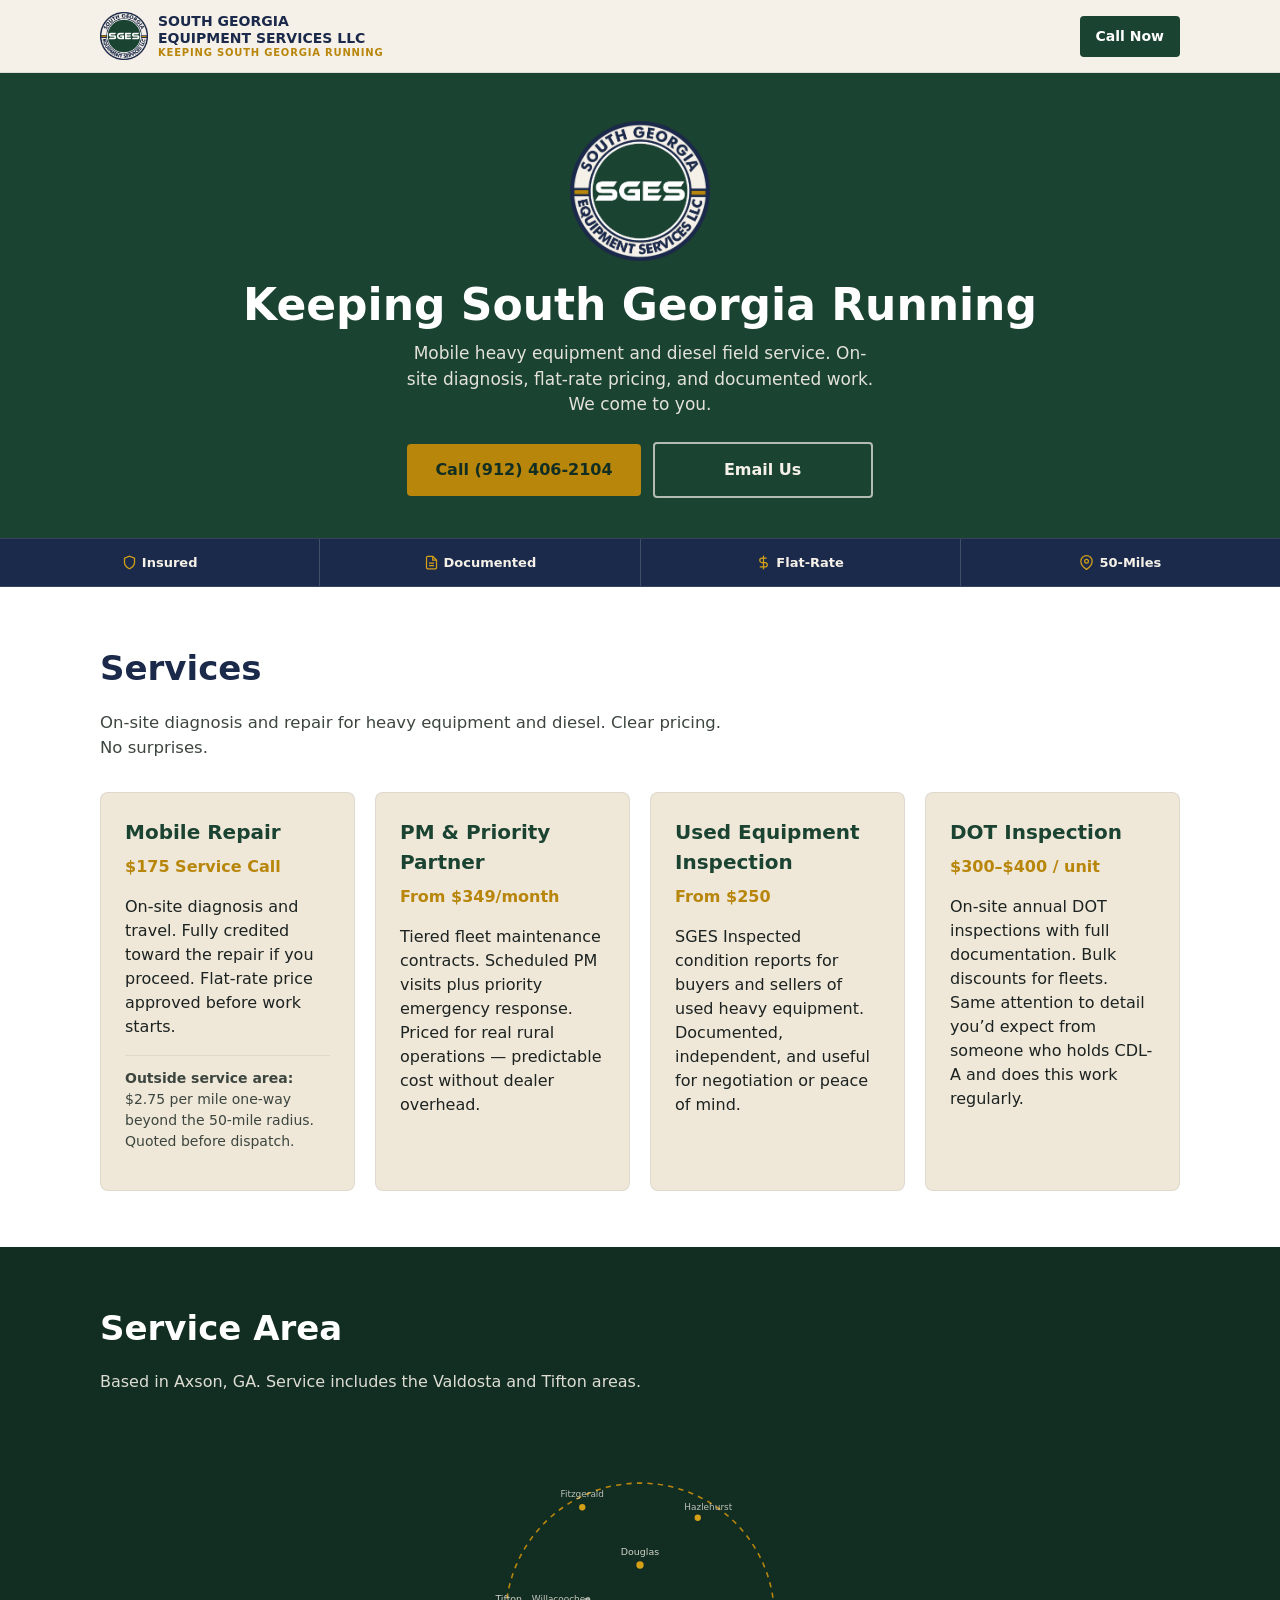
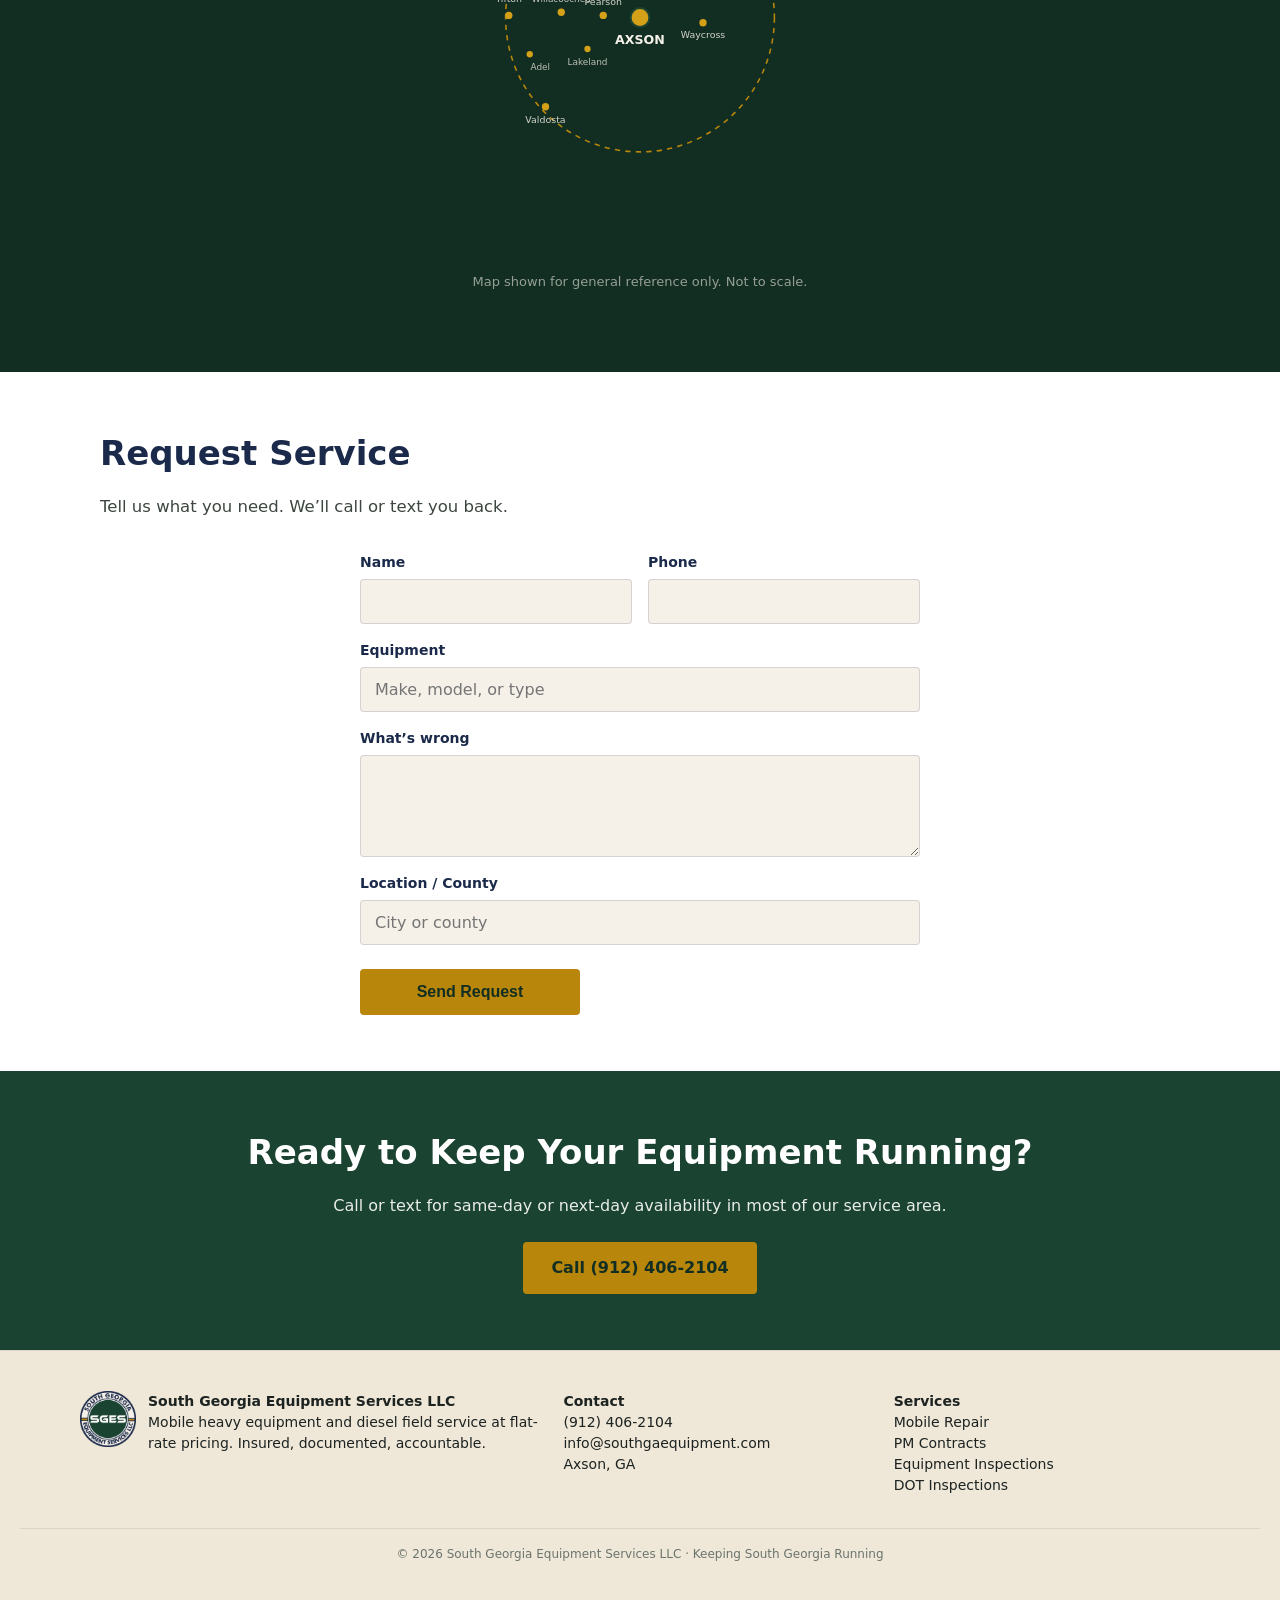
==== index.html @ 23c9462c "Update surcharge description for service area" ====
<!DOCTYPE html>
<html lang="en">
<head>
<meta charset="UTF-8">
<meta name="viewport" content="width=device-width, initial-scale=1.0">
<title>South Georgia Equipment Services | Mobile Heavy Equipment & Diesel Repair | Axson, GA</title>
<meta name="description" content="Mobile heavy equipment and diesel field service across South Georgia. On-site diagnosis, flat-rate pricing, and documented work. Based in Axson, GA. Serving a 50-mile radius.">
<meta name="keywords" content="mobile heavy equipment repair, mobile diesel mechanic, South Georgia equipment service, ag equipment repair, logging equipment repair, field service, preventive maintenance, DOT inspection, Axson GA">
<meta name="robots" content="index, follow">
<link rel="canonical" href="https://southgaequipment.com/">
<meta property="og:title" content="South Georgia Equipment Services | Keeping South Georgia Running">
<meta property="og:description" content="Mobile heavy equipment and diesel field service. On-site diagnosis, flat-rate pricing, and documented work. Axson, GA.">
<meta property="og:url" content="https://southgaequipment.com/">
<meta property="og:type" content="website">
<meta property="og:image" content="https://southgaequipment.com/sges-logo.PNG">
<link rel="icon" type="image/png" href="sges-logo.PNG">
<script type="application/ld+json">
{
  "@context": "https://schema.org",
  "@type": "LocalBusiness",
  "name": "South Georgia Equipment Services LLC",
  "alternateName": "SGES",
  "slogan": "Keeping South Georgia Running",
  "url": "https://southgaequipment.com/",
  "sameAs": "https://share.google/NI8fw1jCJiCycrUJn",
  "telephone": "+1-912-406-2104",
  "email": "info@southgaequipment.com",
  "address": {
    "@type": "PostalAddress",
    "addressLocality": "Axson",
    "addressRegion": "GA",
    "addressCountry": "US"
  },
  "areaServed": {
    "@type": "GeoCircle",
    "geoMidpoint": { "@type": "GeoCoordinates", "addressLocality": "Axson, GA" },
    "geoRadius": "50 mi"
  },
  "description": "Mobile heavy equipment and diesel field service across South Georgia. On-site diagnosis, flat-rate pricing, and documented work for agriculture, logging, fleets, and facilities.",
  "priceRange": "$$",
  "image": "https://southgaequipment.com/sges-logo.PNG",
  "makesOffer": [
    {
      "@type": "Offer",
      "itemOffered": {
        "@type": "Service",
        "name": "Mobile Repair Service Call",
        "description": "$175 Service Call includes travel and on-site diagnosis. Fully credited toward the repair if you proceed. Flat-rate pricing approved before work begins."
      }
    },
    {
      "@type": "Offer",
      "itemOffered": {
        "@type": "Service",
        "name": "Preventive Maintenance & Priority Partner Program",
        "description": "Tiered fleet PM contracts with scheduled visits and priority emergency response. Starting at $349/month."
      }
    },
    {
      "@type": "Offer",
      "itemOffered": {
        "@type": "Service",
        "name": "Used Equipment Inspection",
        "description": "SGES Inspected condition reports for buyers and sellers. Starting at $250 flat fee."
      }
    },
    {
      "@type": "Offer",
      "itemOffered": {
        "@type": "Service",
        "name": "DOT Inspection",
        "description": "On-site annual DOT inspections with documented reports. $300–$400 per unit. Bulk discounts available."
      }
    }
  ]
}
</script>
<link rel="stylesheet" href="styles.css">
</head>
<body>

<header>
  <div class="nav">
    <a href="/" class="brand">
      <img src="sges-logo.PNG" alt="SGES Roundel Logo">
      <div class="brand-text">
        SOUTH GEORGIA<br>EQUIPMENT SERVICES LLC
        <small>Keeping South Georgia Running</small>
      </div>
    </a>
    <a href="tel:+19124062104" class="nav-cta">Call Now</a>
  </div>
</header>

<section class="hero">
  <img class="logo" src="sges-logo.PNG" alt="South Georgia Equipment Services seal">
  <h1>Keeping South Georgia Running</h1>
  <p>Mobile heavy equipment and diesel field service. On-site diagnosis, flat-rate pricing, and documented work. We come to you.</p>
  <div class="hero-ctas">
    <a href="tel:+19124062104" class="btn btn-gold">Call (912) 406-2104</a>
    <a href="mailto:info@southgaequipment.com" class="btn btn-outline">Email Us</a>
  </div>
</section>

<div class="trust">
  <div class="trust-item">
    <svg viewBox="0 0 24 24" width="16" height="16" fill="none" stroke="currentColor" stroke-width="2"><path d="M12 22s8-4 8-10V5l-8-3-8 3v7c0 6 8 10 8 10z"/></svg>
    <span>Insured</span>
  </div>
  <div class="trust-item">
    <svg viewBox="0 0 24 24" width="16" height="16" fill="none" stroke="currentColor" stroke-width="2"><path d="M14 2H6a2 2 0 0 0-2 2v16a2 2 0 0 0 2 2h12a2 2 0 0 0 2-2V8z"/><polyline points="14 2 14 8 20 8"/><line x1="16" y1="13" x2="8" y2="13"/><line x1="16" y1="17" x2="8" y2="17"/></svg>
    <span>Documented</span>
  </div>
  <div class="trust-item">
    <svg viewBox="0 0 24 24" width="16" height="16" fill="none" stroke="currentColor" stroke-width="2"><line x1="12" y1="1" x2="12" y2="23"/><path d="M17 5H9.5a3.5 3.5 0 0 0 0 7h5a3.5 3.5 0 0 1 0 7H6"/></svg>
    <span>Flat-Rate</span>
  </div>
  <div class="trust-item">
    <svg viewBox="0 0 24 24" width="16" height="16" fill="none" stroke="currentColor" stroke-width="2"><path d="M21 10c0 7-9 13-9 13s-9-6-9-13a9 9 0 0 1 18 0z"/><circle cx="12" cy="10" r="3"/></svg>
    <span>50-Miles</span>
  </div>
</div>

<section class="services" id="services">
  <div class="wrap">
    <h2>Services</h2>
    <p class="section-intro">On-site diagnosis and repair for heavy equipment and diesel. Clear pricing. No surprises.</p>
    <div class="service-grid">
      <div class="service-card">
        <h3>Mobile Repair</h3>
        <div class="price">$175 Service Call</div>
        <p>On-site diagnosis and travel. Fully credited toward the repair if you proceed. Flat-rate price approved before work starts.</p>
        <p class="surcharge"><strong>Outside service area:</strong> $2.75 per mile one-way beyond the 50-mile radius. Quoted before dispatch.</p>
      </div>
      <div class="service-card">
        <h3>PM & Priority Partner</h3>
        <div class="price">From $349/month</div>
        <p>Tiered fleet maintenance contracts. Scheduled PM visits plus priority emergency response. Priced for real rural operations — predictable cost without dealer overhead.</p>
      </div>
      <div class="service-card">
        <h3>Used Equipment Inspection</h3>
        <div class="price">From $250</div>
        <p>SGES Inspected condition reports for buyers and sellers of used heavy equipment. Documented, independent, and useful for negotiation or peace of mind.</p>
      </div>
      <div class="service-card">
        <h3>DOT Inspection</h3>
        <div class="price">$300–$400 / unit</div>
        <p>On-site annual DOT inspections with full documentation. Bulk discounts for fleets. Same attention to detail you’d expect from someone who holds CDL-A and does this work regularly.</p>
      </div>
    </div>
  </div>
</section>

<section class="coverage" id="coverage">
  <div class="wrap">
    <h2>Service Area</h2>
    <p>Based in Axson, GA. Service includes the Valdosta and Tifton areas.</p>
    <div class="radius-map">
      <svg viewBox="0 0 400 420" xmlns="http://www.w3.org/2000/svg" role="img" aria-label="50-mile service radius from Axson, GA">
        <rect width="400" height="420" fill="#122E22"/>
        <!-- 50-mile circle -->
        <circle cx="200" cy="190" r="128" fill="none" stroke="#B8860B" stroke-width="1.5" stroke-dasharray="5 5"/>
      <!--  <text x="200" y="28" text-anchor="middle" fill="rgba(245,240,232,0.55)" font-size="10" letter-spacing="0.12em" font-family="system-ui, sans-serif">50 MI RADIUS</text> -->
        <!-- Axson center -->
        <circle cx="200" cy="190" r="9" fill="#D4A017" stroke="#1B4332" stroke-width="2"/>
        <text x="200" y="215" text-anchor="middle" fill="#F5F0E8" font-size="12" font-weight="700" font-family="system-ui, sans-serif">AXSON</text> 
        <!-- US-82 corridor: Pearson (west close), Willacoochee, Tifton (near west edge) -->
        <circle cx="165" cy="188" r="3.5" fill="#D4A017"/>
        <text x="165" y="178" text-anchor="middle" fill="rgba(245,240,232,0.85)" font-size="9" font-family="system-ui, sans-serif">Pearson</text>
        <circle cx="125" cy="185" r="3.5" fill="#D4A017"/>
        <text x="125" y="175" text-anchor="middle" fill="rgba(245,240,232,0.8)" font-size="8.5" font-family="system-ui, sans-serif">Willacoochee</text>
        <circle cx="75" cy="188" r="3.5" fill="#D4A017"/>
        <text x="75" y="175" text-anchor="middle" fill="rgba(245,240,232,0.85)" font-size="9" font-family="system-ui, sans-serif">Tifton</text>
        <!-- Douglas - north -->
        <circle cx="200" cy="140" r="3.5" fill="#D4A017"/>
        <text x="200" y="130" text-anchor="middle" fill="rgba(245,240,232,0.85)" font-size="9" font-family="system-ui, sans-serif">Douglas</text>
        <!-- Fitzgerald - northwest of Douglas, near radius edge -->
        <circle cx="145" cy="85" r="3" fill="#D4A017"/>
        <text x="145" y="75" text-anchor="middle" fill="rgba(245,240,232,0.75)" font-size="8.5" font-family="system-ui, sans-serif">Fitzgerald</text>
        <!-- Waycross - east -->
        <circle cx="260" cy="195" r="3.5" fill="#D4A017"/>
        <text x="260" y="210" text-anchor="middle" fill="rgba(245,240,232,0.85)" font-size="9" font-family="system-ui, sans-serif">Waycross</text>
        <!-- Hazlehurst - northeast of Douglas, near radius edge -->
        <circle cx="255" cy="95" r="3" fill="#D4A017"/>
        <text x="265" y="88" text-anchor="middle" fill="rgba(245,240,232,0.75)" font-size="8.5" font-family="system-ui, sans-serif">Hazlehurst</text>
        <!-- Lakeland - southwest -->
        <circle cx="150" cy="220" r="3" fill="#D4A017"/>
        <text x="150" y="235" text-anchor="middle" fill="rgba(245,240,232,0.75)" font-size="8.5" font-family="system-ui, sans-serif">Lakeland</text>
        <!-- Adel - between Tifton and Valdosta, closer to radius line -->
        <circle cx="95" cy="225" r="3" fill="#D4A017"/>
        <text x="105" y="240" text-anchor="middle" fill="rgba(245,240,232,0.75)" font-size="8.5" font-family="system-ui, sans-serif">Adel</text>
        <!-- Valdosta - southwest, closer to radius line -->
        <circle cx="110" cy="275" r="3.5" fill="#D4A017"/>
        <text x="110" y="290" text-anchor="middle" fill="rgba(245,240,232,0.85)" font-size="9" font-family="system-ui, sans-serif">Valdosta</text>
        <!-- Scale label -->
      <!--  <text x="200" y="390" text-anchor="middle" fill="#D4A017" font-size="28" font-weight="700" font-family="system-ui, sans-serif">50</text> -->
     <!--   <text x="200" y="408" text-anchor="middle" fill="rgba(245,240,232,0.7)" font-size="10" letter-spacing="0.1em" font-family="system-ui, sans-serif">MILE RADIUS</text> -->
      </svg>
    </div>
    <p class="map-disclaimer">Map shown for general reference only. Not to scale.</p>
  </div>
</section>

<section class="contact-form" id="request">
  <div class="wrap">
    <h2>Request Service</h2>
    <p class="section-intro">Tell us what you need. We’ll call or text you back.</p>
    <form action="https://formsubmit.co/info@southgaequipment.com" method="POST" class="request-form">
      <input type="hidden" name="_subject" value="SGES Service Request">
      <input type="hidden" name="_template" value="table">
      <input type="hidden" name="_next" value="https://southgaequipment.com/?sent=1">
      <input type="text" name="_honey" style="display:none">
      <div class="form-row">
        <label>Name
          <input type="text" name="name" required>
        </label>
        <label>Phone
          <input type="tel" name="phone" required>
        </label>
      </div>
      <label>Equipment
        <input type="text" name="equipment" placeholder="Make, model, or type" required>
      </label>
      <label>What’s wrong
        <textarea name="issue" rows="4" required></textarea>
      </label>
      <label>Location / County
        <input type="text" name="location" placeholder="City or county" required>
      </label>
      <button type="submit" class="btn btn-gold">Send Request</button>
    </form>
  </div>
</section>

<section class="cta-band">
  <div class="wrap">
    <h2>Ready to Keep Your Equipment Running?</h2>
    <p>Call or text for same-day or next-day availability in most of our service area.</p>
    <a href="tel:+19124062104" class="btn btn-gold">Call (912) 406-2104</a>
  </div>
</section>

<footer>
  <div class="footer-grid">
    <div class="footer-brand">
      <img src="sges-logo.PNG" alt="SGES logo">
      <div>
        <strong>South Georgia Equipment Services LLC</strong><br>
        Mobile heavy equipment and diesel field service at flat-rate pricing. Insured, documented, accountable.
      </div>
    </div>
    <div>
      <strong>Contact</strong><br>
      <a href="tel:+19124062104">(912) 406-2104</a><br>
      <a href="mailto:info@southgaequipment.com">info@southgaequipment.com</a><br>
      Axson, GA
    </div>
    <div>
      <strong>Services</strong><br>
      Mobile Repair<br>
      PM Contracts<br>
      Equipment Inspections<br>
      DOT Inspections
    </div>
  </div>
  <div class="footer-bottom">
    © 2026 South Georgia Equipment Services LLC · Keeping South Georgia Running
  </div>
</footer>
</body>
</html>
---- styles.css ----
:root {
  --navy: #1B2A4A;
  --forest: #1B4332;
  --forest-dark: #122E22;
  --cream: #F5F0E8;
  --cream-warm: #EFE7D8;
  --gold: #B8860B;
  --gold-light: #D4A017;
  --ink: #1C2321;
  --white: #FFFFFF;
}
* { box-sizing: border-box; }
html { scroll-behavior: smooth; }
body {
  margin: 0;
  font-family: system-ui, -apple-system, BlinkMacSystemFont, "Segoe UI", Roboto, sans-serif;
  color: var(--ink);
  background: var(--cream);
  line-height: 1.5;
}
img { max-width: 100%; height: auto; display: block; }
a { color: inherit; text-decoration: none; }
.wrap { max-width: 1120px; margin: 0 auto; padding: 0 20px; }

header {
  position: sticky; top: 0; z-index: 100;
  background: var(--cream);
  border-bottom: 1px solid rgba(27,42,74,0.1);
}
.nav {
  display: flex; align-items: center; justify-content: space-between;
  padding: 12px 20px; max-width: 1120px; margin: 0 auto;
}
.brand { display: flex; align-items: center; gap: 10px; }
.brand img { width: 48px; height: 48px; }
.brand-text { font-weight: 700; font-size: 14px; color: var(--navy); line-height: 1.2; }
.brand-text small { display: block; font-weight: 600; font-size: 10px; letter-spacing: 0.08em; color: var(--gold); text-transform: uppercase; }
.nav-cta {
  background: var(--forest); color: white; padding: 10px 16px; border-radius: 4px;
  font-weight: 600; font-size: 14px;
}

.hero {
  background: var(--forest);
  color: var(--cream);
  padding: 48px 20px 40px;
  text-align: center;
}
.hero img.logo { width: 140px; height: 140px; margin: 0 auto 20px; }
.hero h1 {
  font-size: clamp(28px, 6vw, 44px);
  margin: 0 0 12px;
  font-weight: 800;
  line-height: 1.1;
  color: white;
}
.hero p { font-size: 17px; margin: 0 auto 24px; max-width: 480px; opacity: 0.92; }
.hero-ctas { display: flex; flex-direction: column; gap: 12px; align-items: center; }
.btn {
  display: inline-block; padding: 14px 28px; border-radius: 4px; font-weight: 700; font-size: 16px;
  min-width: 220px; text-align: center;
}
.btn-gold { background: var(--gold); color: var(--forest-dark); }
.btn-outline { border: 2px solid rgba(245,240,232,0.7); color: var(--cream); }

.trust {
  background: var(--navy);
  color: var(--cream);
  display: flex;
  width: 100%;
  flex-wrap: nowrap;
  justify-content: space-around;
  border-top: 1px solid rgba(245,240,232,0.12);
  border-bottom: 1px solid rgba(245,240,232,0.12);
}
.trust-item {
  flex: 1 1 0;
  display: flex;
  align-items: center;
  justify-content: center;
  gap: 5px;
  padding: 14px 8px;
  font-size: 13px;
  font-weight: 600;
  border-right: 1px solid rgba(245,240,232,0.18);
  white-space: nowrap;
}
.trust-item:last-child { border-right: none; }
.trust-item svg {
  flex-shrink: 0;
  width: 15px;
  height: 15px;
  stroke: var(--gold-light);
}
@media (max-width: 480px) {
  .trust-item { font-size: 11px; padding: 12px 4px; gap: 4px; }
  .trust-item svg { width: 14px; height: 14px; }
}

section { padding: 56px 20px; }
h2 { font-size: clamp(26px, 5vw, 34px); color: var(--navy); margin: 0 0 12px; }
.section-intro { font-size: 16.5px; color: #3c463f; max-width: 640px; margin-bottom: 32px; }

.services { background: white; }
.service-grid { display: grid; gap: 20px; }
.service-card {
  background: var(--cream-warm);
  border: 1px solid rgba(27,42,74,0.08);
  border-radius: 8px;
  padding: 24px;
}
.service-card h3 { margin: 0 0 8px; color: var(--forest); font-size: 20px; }
.service-card .price { font-weight: 700; color: var(--gold); margin-bottom: 10px; }
.service-card .surcharge {
  margin-top: 12px;
  font-size: 14px;
  color: #3c463f;
  border-top: 1px solid rgba(27,42,74,0.08);
  padding-top: 12px;
}

.coverage { background: var(--forest-dark); color: var(--cream); }
.coverage h2 { color: white; }
.coverage p { opacity: 0.9; margin-bottom: 24px; }
.radius-map {
  max-width: 420px;
  margin: 0 auto;
}
.radius-map svg {
  width: 100%;
  height: auto;
  border-radius: 8px;
  display: block;
}
.map-disclaimer {
  margin-top: 14px;
  font-size: 13px;
  color: rgba(245,240,232,0.65);
  text-align: center;
  line-height: 1.4;
}

.cta-band {
  background: var(--forest);
  color: white;
  text-align: center;
  padding: 56px 20px;
}
.cta-band h2 { color: white; margin-bottom: 12px; }
.cta-band p { margin-bottom: 24px; opacity: 0.9; }

footer {
  background: var(--cream-warm);
  padding: 40px 20px 100px;
  border-top: 1px solid rgba(27,42,74,0.1);
  font-size: 14px;
}
.footer-grid { display: grid; gap: 24px; max-width: 1120px; margin: 0 auto; }
.footer-brand { display: flex; gap: 12px; align-items: flex-start; }
.footer-brand img { width: 56px; height: 56px; }
.footer-bottom {
  margin-top: 32px; padding-top: 16px; border-top: 1px solid rgba(27,42,74,0.1);
  font-size: 12px; color: #6b746d; text-align: center;
}

.contact-form { background: white; }
.request-form {
  max-width: 560px;
  margin: 0 auto;
  display: flex;
  flex-direction: column;
  gap: 16px;
}
.request-form label {
  display: flex;
  flex-direction: column;
  gap: 6px;
  font-weight: 600;
  font-size: 14px;
  color: var(--navy);
}
.request-form input,
.request-form textarea {
  font-family: inherit;
  font-size: 16px;
  padding: 12px 14px;
  border: 1px solid rgba(27,42,74,0.15);
  border-radius: 4px;
  background: var(--cream);
  color: var(--ink);
}
.request-form input:focus,
.request-form textarea:focus {
  outline: none;
  border-color: var(--gold);
}
.form-row {
  display: grid;
  grid-template-columns: 1fr 1fr;
  gap: 16px;
}
@media (max-width: 520px) {
  .form-row { grid-template-columns: 1fr; }
}
.request-form .btn {
  align-self: flex-start;
  margin-top: 8px;
  cursor: pointer;
  border: none;
}
  position: fixed; left: 0; right: 0; bottom: 0; z-index: 200;
  display: flex; background: var(--forest-dark);
  box-shadow: 0 -4px 20px rgba(0,0,0,0.25);
}
.float-cta a {
  flex: 1; text-align: center; padding: 16px 10px;
  font-weight: 700; font-size: 15px; color: var(--cream);
}
.float-cta a.call { background: var(--gold); color: var(--forest-dark); }

@media (min-width: 700px) {
  .hero-ctas { flex-direction: row; justify-content: center; }
  .service-grid { grid-template-columns: 1fr 1fr; }
  .footer-grid { grid-template-columns: 1.5fr 1fr 1fr; }
}
@media (min-width: 1000px) {
  .service-grid { grid-template-columns: 1fr 1fr 1fr 1fr; }
}
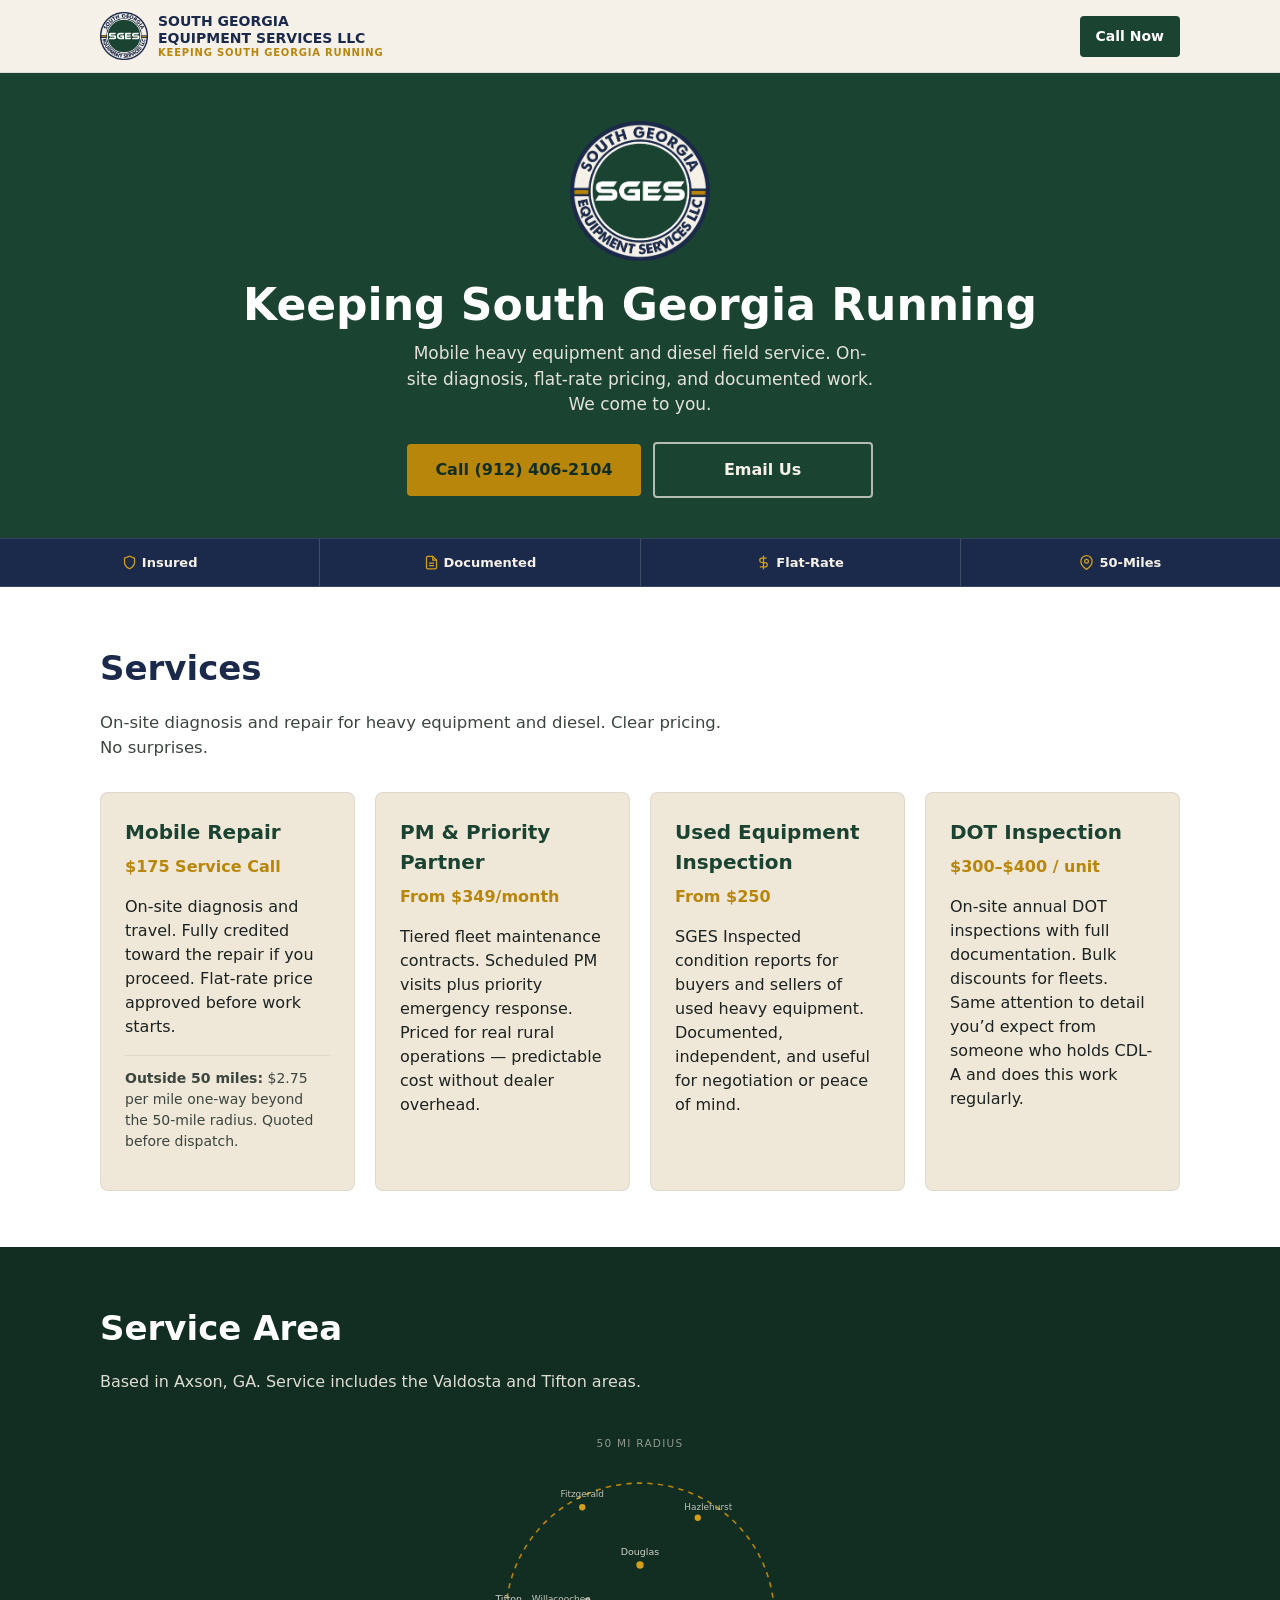
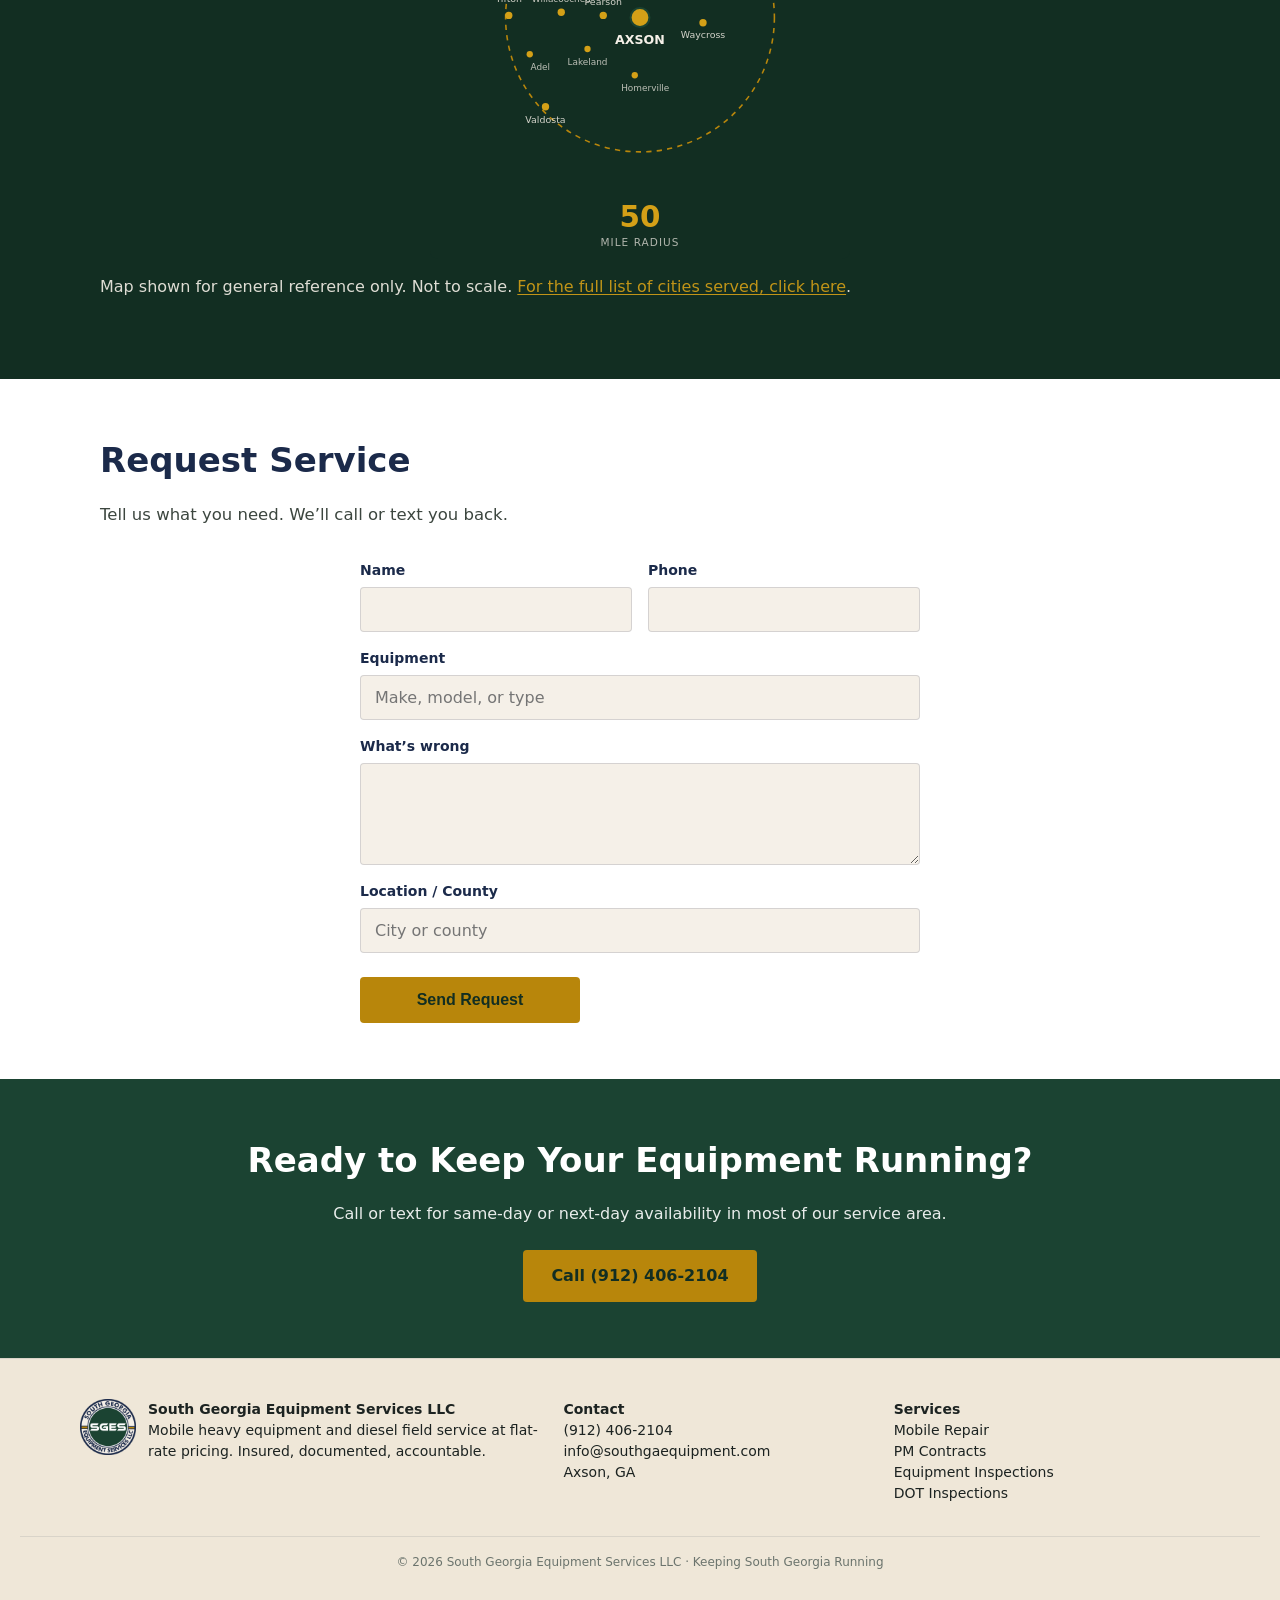
==== commit 5cc0f40c: "Add files via upload" ====
--- a/index.html
+++ b/index.html
@@ -130,7 +130,7 @@
         <h3>Mobile Repair</h3>
         <div class="price">$175 Service Call</div>
         <p>On-site diagnosis and travel. Fully credited toward the repair if you proceed. Flat-rate price approved before work starts.</p>
-        <p class="surcharge"><strong>Outside service area:</strong> $2.75 per mile one-way beyond the 50-mile radius. Quoted before dispatch.</p>
+        <p class="surcharge"><strong>Outside 50 miles:</strong> $2.75 per mile one-way beyond the 50-mile radius. Quoted before dispatch.</p>
       </div>
       <div class="service-card">
         <h3>PM & Priority Partner</h3>
@@ -160,10 +160,10 @@
         <rect width="400" height="420" fill="#122E22"/>
         <!-- 50-mile circle -->
         <circle cx="200" cy="190" r="128" fill="none" stroke="#B8860B" stroke-width="1.5" stroke-dasharray="5 5"/>
-      <!--  <text x="200" y="28" text-anchor="middle" fill="rgba(245,240,232,0.55)" font-size="10" letter-spacing="0.12em" font-family="system-ui, sans-serif">50 MI RADIUS</text> -->
+        <text x="200" y="28" text-anchor="middle" fill="rgba(245,240,232,0.55)" font-size="10" letter-spacing="0.12em" font-family="system-ui, sans-serif">50 MI RADIUS</text>
         <!-- Axson center -->
         <circle cx="200" cy="190" r="9" fill="#D4A017" stroke="#1B4332" stroke-width="2"/>
-        <text x="200" y="215" text-anchor="middle" fill="#F5F0E8" font-size="12" font-weight="700" font-family="system-ui, sans-serif">AXSON</text> 
+        <text x="200" y="215" text-anchor="middle" fill="#F5F0E8" font-size="12" font-weight="700" font-family="system-ui, sans-serif">AXSON</text>
         <!-- US-82 corridor: Pearson (west close), Willacoochee, Tifton (near west edge) -->
         <circle cx="165" cy="188" r="3.5" fill="#D4A017"/>
         <text x="165" y="178" text-anchor="middle" fill="rgba(245,240,232,0.85)" font-size="9" font-family="system-ui, sans-serif">Pearson</text>
@@ -186,6 +186,9 @@
         <!-- Lakeland - southwest -->
         <circle cx="150" cy="220" r="3" fill="#D4A017"/>
         <text x="150" y="235" text-anchor="middle" fill="rgba(245,240,232,0.75)" font-size="8.5" font-family="system-ui, sans-serif">Lakeland</text>
+        <!-- Homerville - south -->
+        <circle cx="195" cy="245" r="3" fill="#D4A017"/>
+        <text x="205" y="260" text-anchor="middle" fill="rgba(245,240,232,0.75)" font-size="8.5" font-family="system-ui, sans-serif">Homerville</text>
         <!-- Adel - between Tifton and Valdosta, closer to radius line -->
         <circle cx="95" cy="225" r="3" fill="#D4A017"/>
         <text x="105" y="240" text-anchor="middle" fill="rgba(245,240,232,0.75)" font-size="8.5" font-family="system-ui, sans-serif">Adel</text>
@@ -193,11 +196,11 @@
         <circle cx="110" cy="275" r="3.5" fill="#D4A017"/>
         <text x="110" y="290" text-anchor="middle" fill="rgba(245,240,232,0.85)" font-size="9" font-family="system-ui, sans-serif">Valdosta</text>
         <!-- Scale label -->
-      <!--  <text x="200" y="390" text-anchor="middle" fill="#D4A017" font-size="28" font-weight="700" font-family="system-ui, sans-serif">50</text> -->
-     <!--   <text x="200" y="408" text-anchor="middle" fill="rgba(245,240,232,0.7)" font-size="10" letter-spacing="0.1em" font-family="system-ui, sans-serif">MILE RADIUS</text> -->
+        <text x="200" y="390" text-anchor="middle" fill="#D4A017" font-size="28" font-weight="700" font-family="system-ui, sans-serif">50</text>
+        <text x="200" y="408" text-anchor="middle" fill="rgba(245,240,232,0.7)" font-size="10" letter-spacing="0.1em" font-family="system-ui, sans-serif">MILE RADIUS</text>
       </svg>
     </div>
-    <p class="map-disclaimer">Map shown for general reference only. Not to scale.</p>
+    <p class="map-disclaimer">Map shown for general reference only. Not to scale. <a href="cities.html" target="_blank" rel="noopener">For the full list of cities served, click here</a>.</p>
   </div>
 </section>
 
--- a/styles.css
+++ b/styles.css
@@ -132,13 +132,12 @@
   border-radius: 8px;
   display: block;
 }
-.map-disclaimer {
-  margin-top: 14px;
-  font-size: 13px;
-  color: rgba(245,240,232,0.65);
-  text-align: center;
-  line-height: 1.4;
-}
+.map-disclaimer a {
+  color: var(--gold-light);
+  text-decoration: underline;
+  text-underline-offset: 2px;
+}
+.map-disclaimer a:hover { opacity: 0.85; }
 
 .cta-band {
   background: var(--forest);
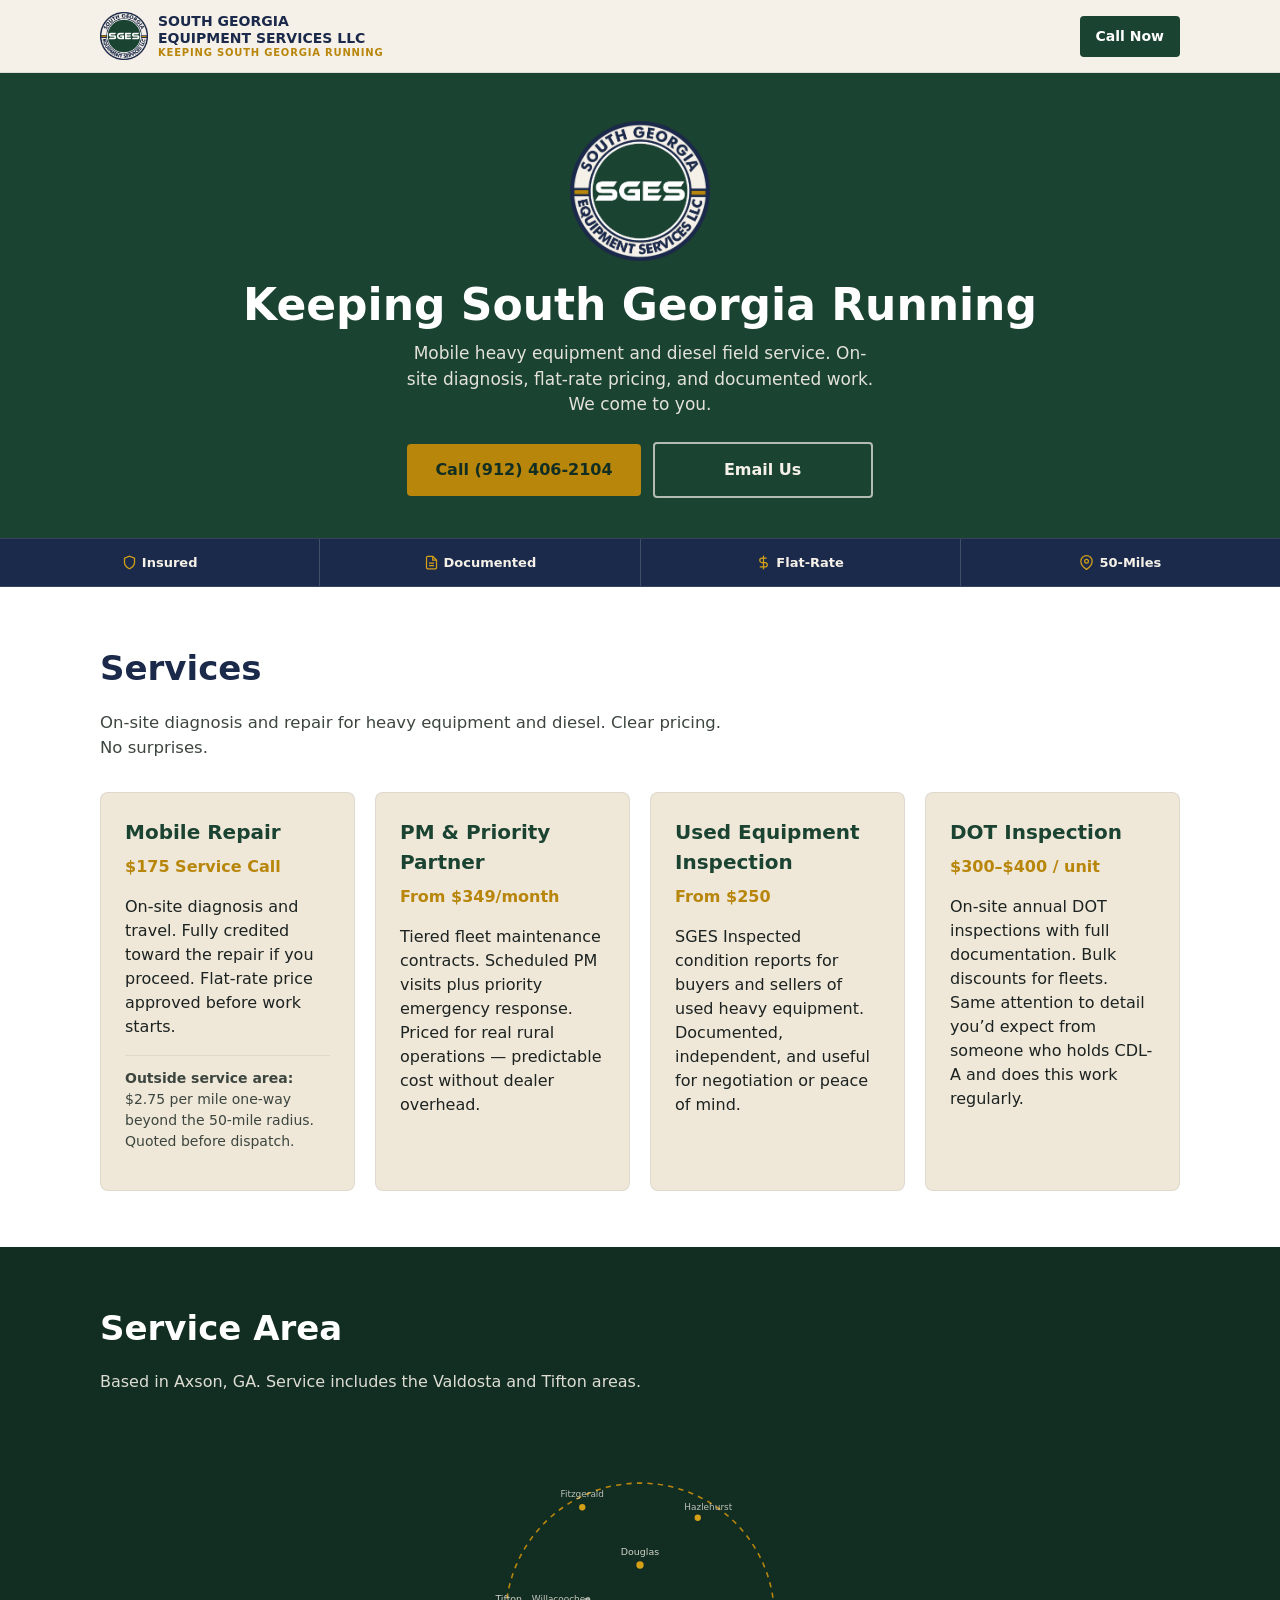
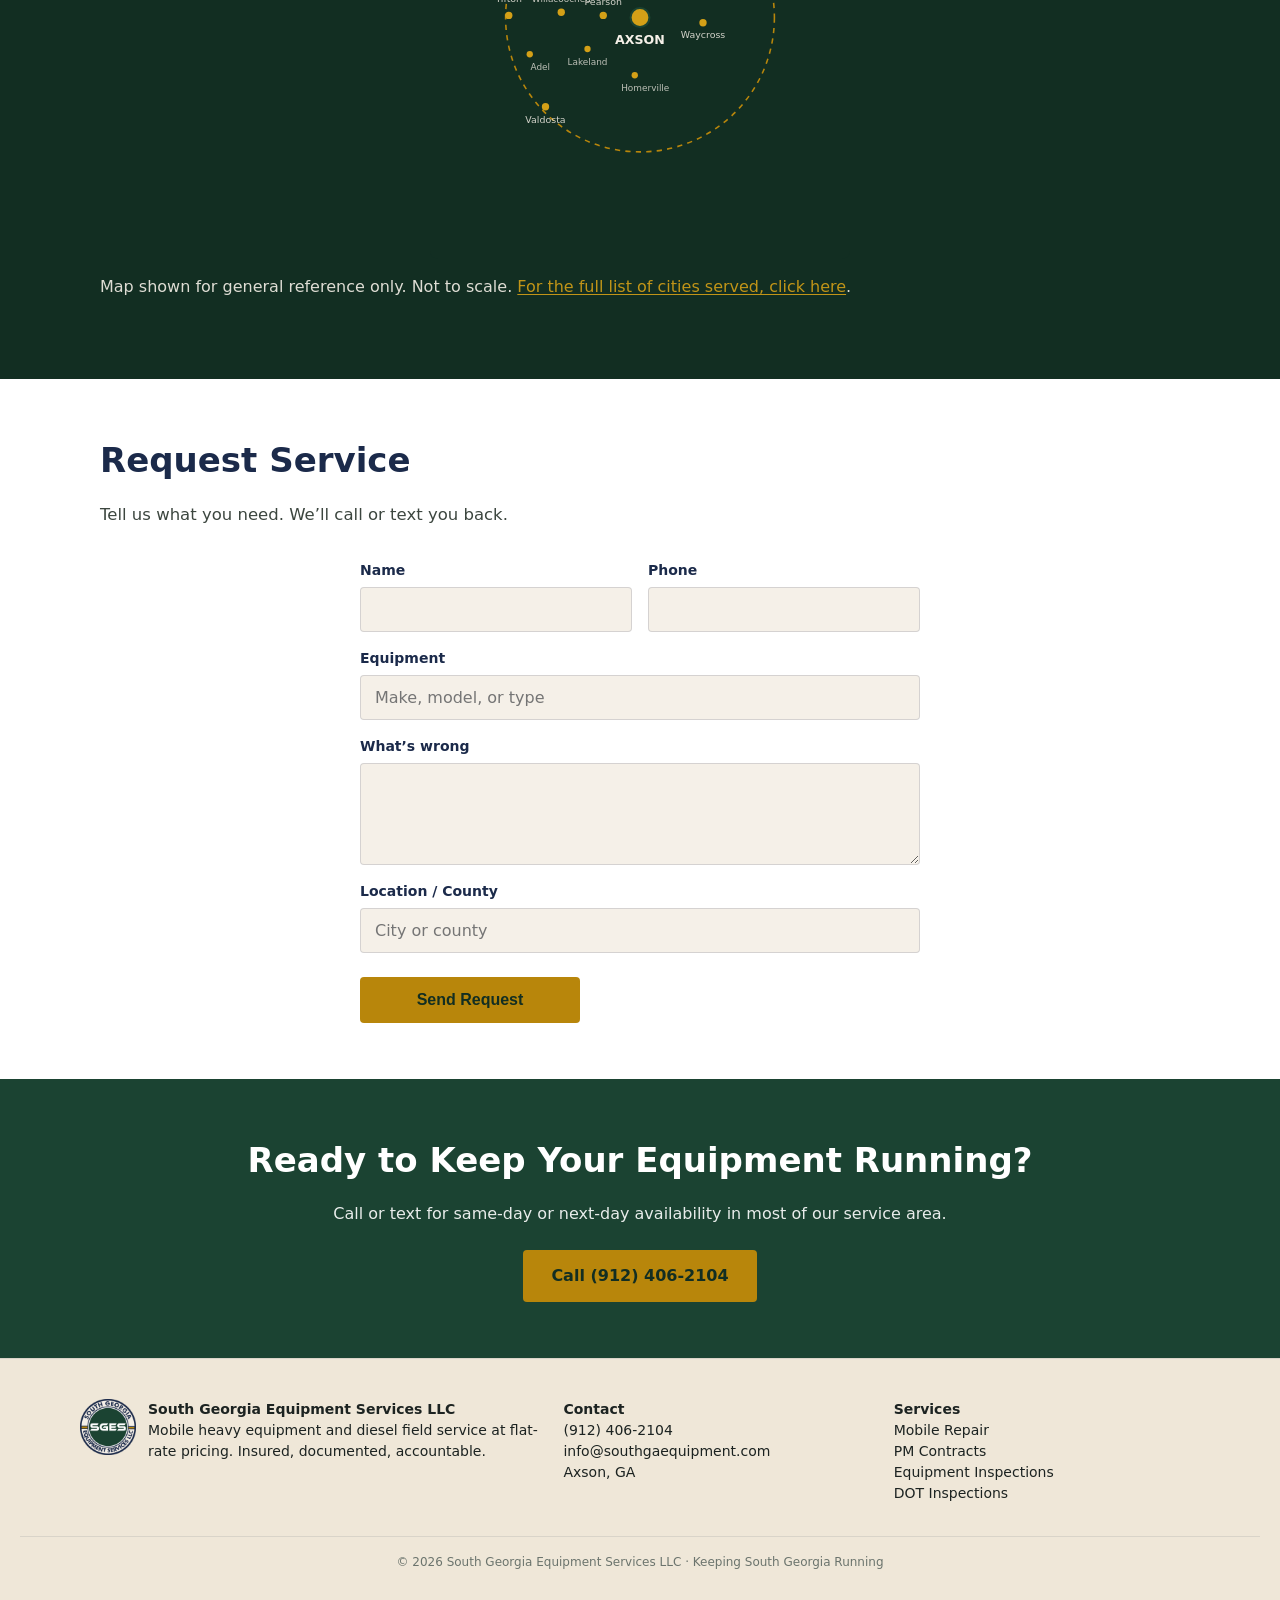
==== commit abdb6617: "Update surcharge description and SVG comments" ====
--- a/index.html
+++ b/index.html
@@ -130,7 +130,7 @@
         <h3>Mobile Repair</h3>
         <div class="price">$175 Service Call</div>
         <p>On-site diagnosis and travel. Fully credited toward the repair if you proceed. Flat-rate price approved before work starts.</p>
-        <p class="surcharge"><strong>Outside 50 miles:</strong> $2.75 per mile one-way beyond the 50-mile radius. Quoted before dispatch.</p>
+        <p class="surcharge"><strong>Outside service area:</strong> $2.75 per mile one-way beyond the 50-mile radius. Quoted before dispatch.</p>
       </div>
       <div class="service-card">
         <h3>PM & Priority Partner</h3>
@@ -160,7 +160,7 @@
         <rect width="400" height="420" fill="#122E22"/>
         <!-- 50-mile circle -->
         <circle cx="200" cy="190" r="128" fill="none" stroke="#B8860B" stroke-width="1.5" stroke-dasharray="5 5"/>
-        <text x="200" y="28" text-anchor="middle" fill="rgba(245,240,232,0.55)" font-size="10" letter-spacing="0.12em" font-family="system-ui, sans-serif">50 MI RADIUS</text>
+       <!-- <text x="200" y="28" text-anchor="middle" fill="rgba(245,240,232,0.55)" font-size="10" letter-spacing="0.12em" font-family="system-ui, sans-serif">50 MI RADIUS</text> -->
         <!-- Axson center -->
         <circle cx="200" cy="190" r="9" fill="#D4A017" stroke="#1B4332" stroke-width="2"/>
         <text x="200" y="215" text-anchor="middle" fill="#F5F0E8" font-size="12" font-weight="700" font-family="system-ui, sans-serif">AXSON</text>
@@ -195,9 +195,9 @@
         <!-- Valdosta - southwest, closer to radius line -->
         <circle cx="110" cy="275" r="3.5" fill="#D4A017"/>
         <text x="110" y="290" text-anchor="middle" fill="rgba(245,240,232,0.85)" font-size="9" font-family="system-ui, sans-serif">Valdosta</text>
-        <!-- Scale label -->
+        <!-- Scale label 
         <text x="200" y="390" text-anchor="middle" fill="#D4A017" font-size="28" font-weight="700" font-family="system-ui, sans-serif">50</text>
-        <text x="200" y="408" text-anchor="middle" fill="rgba(245,240,232,0.7)" font-size="10" letter-spacing="0.1em" font-family="system-ui, sans-serif">MILE RADIUS</text>
+        <text x="200" y="408" text-anchor="middle" fill="rgba(245,240,232,0.7)" font-size="10" letter-spacing="0.1em" font-family="system-ui, sans-serif">MILE RADIUS</text> -->
       </svg>
     </div>
     <p class="map-disclaimer">Map shown for general reference only. Not to scale. <a href="cities.html" target="_blank" rel="noopener">For the full list of cities served, click here</a>.</p>
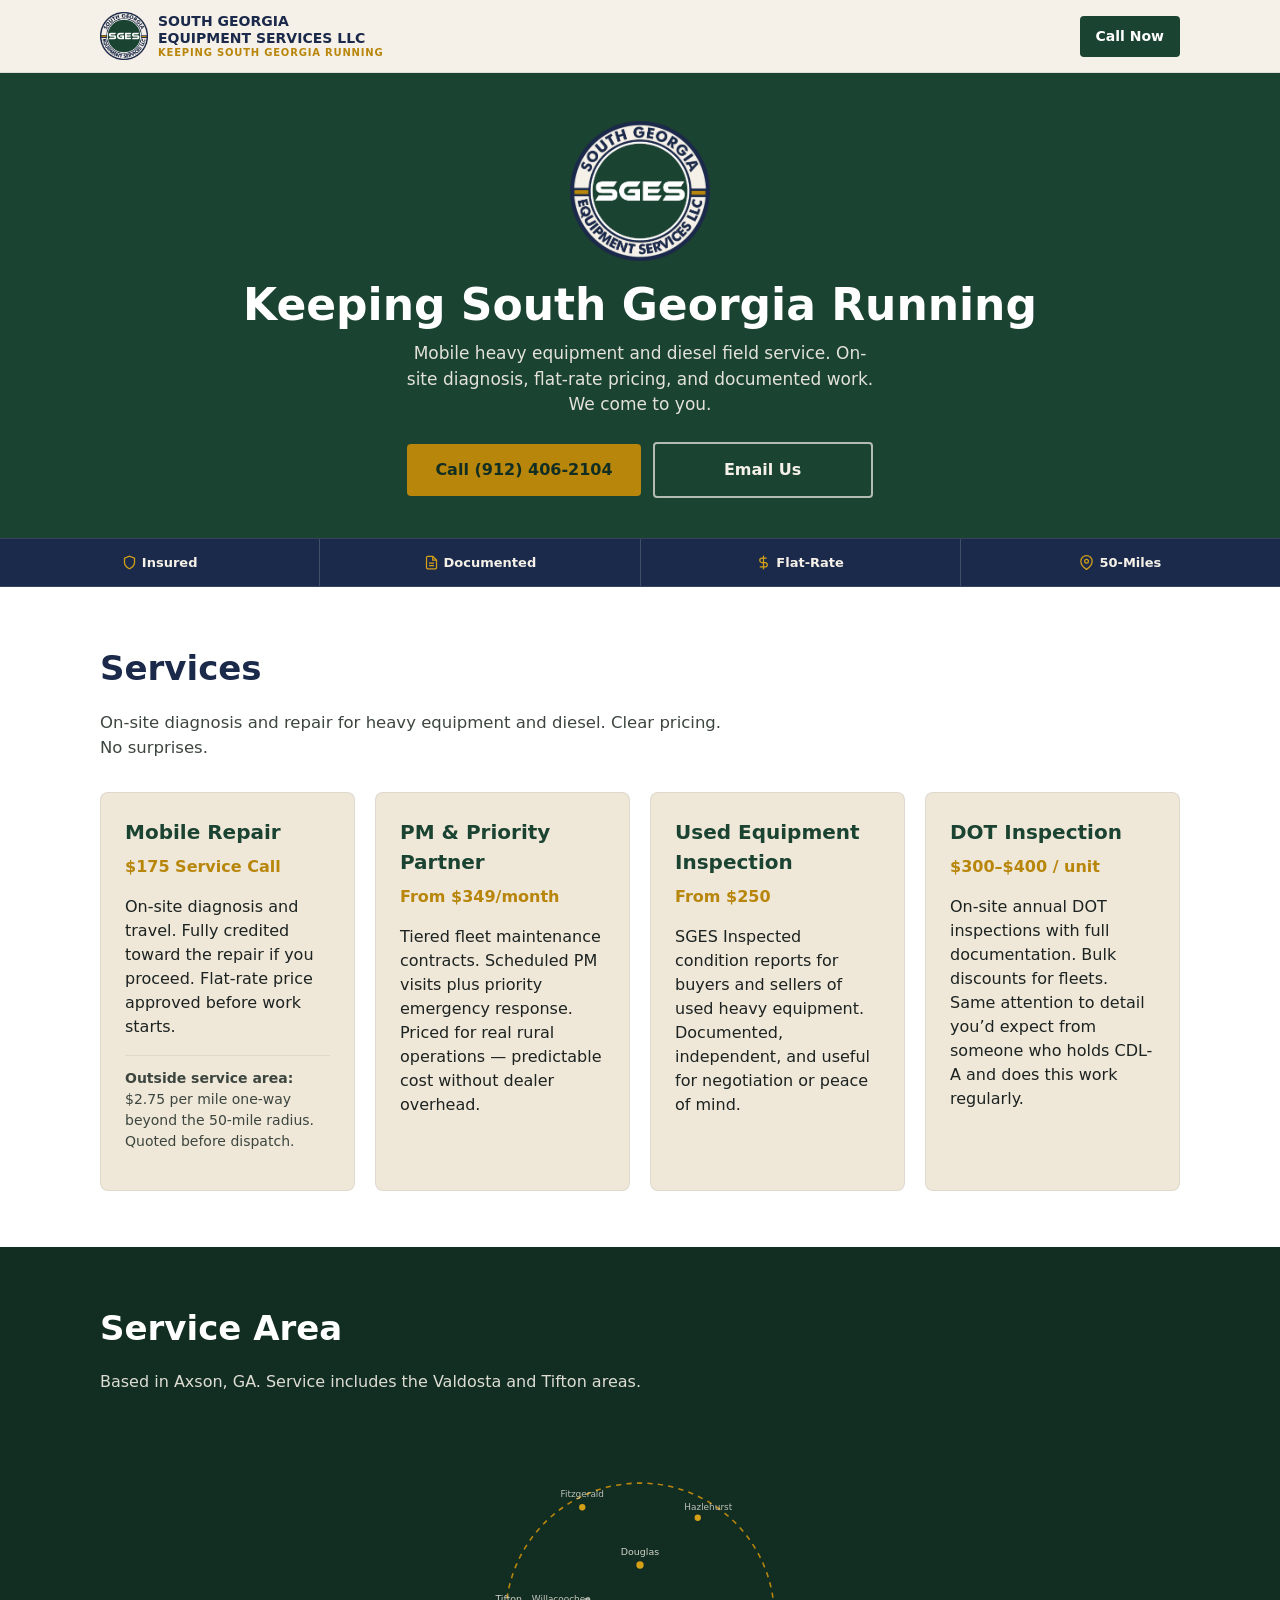
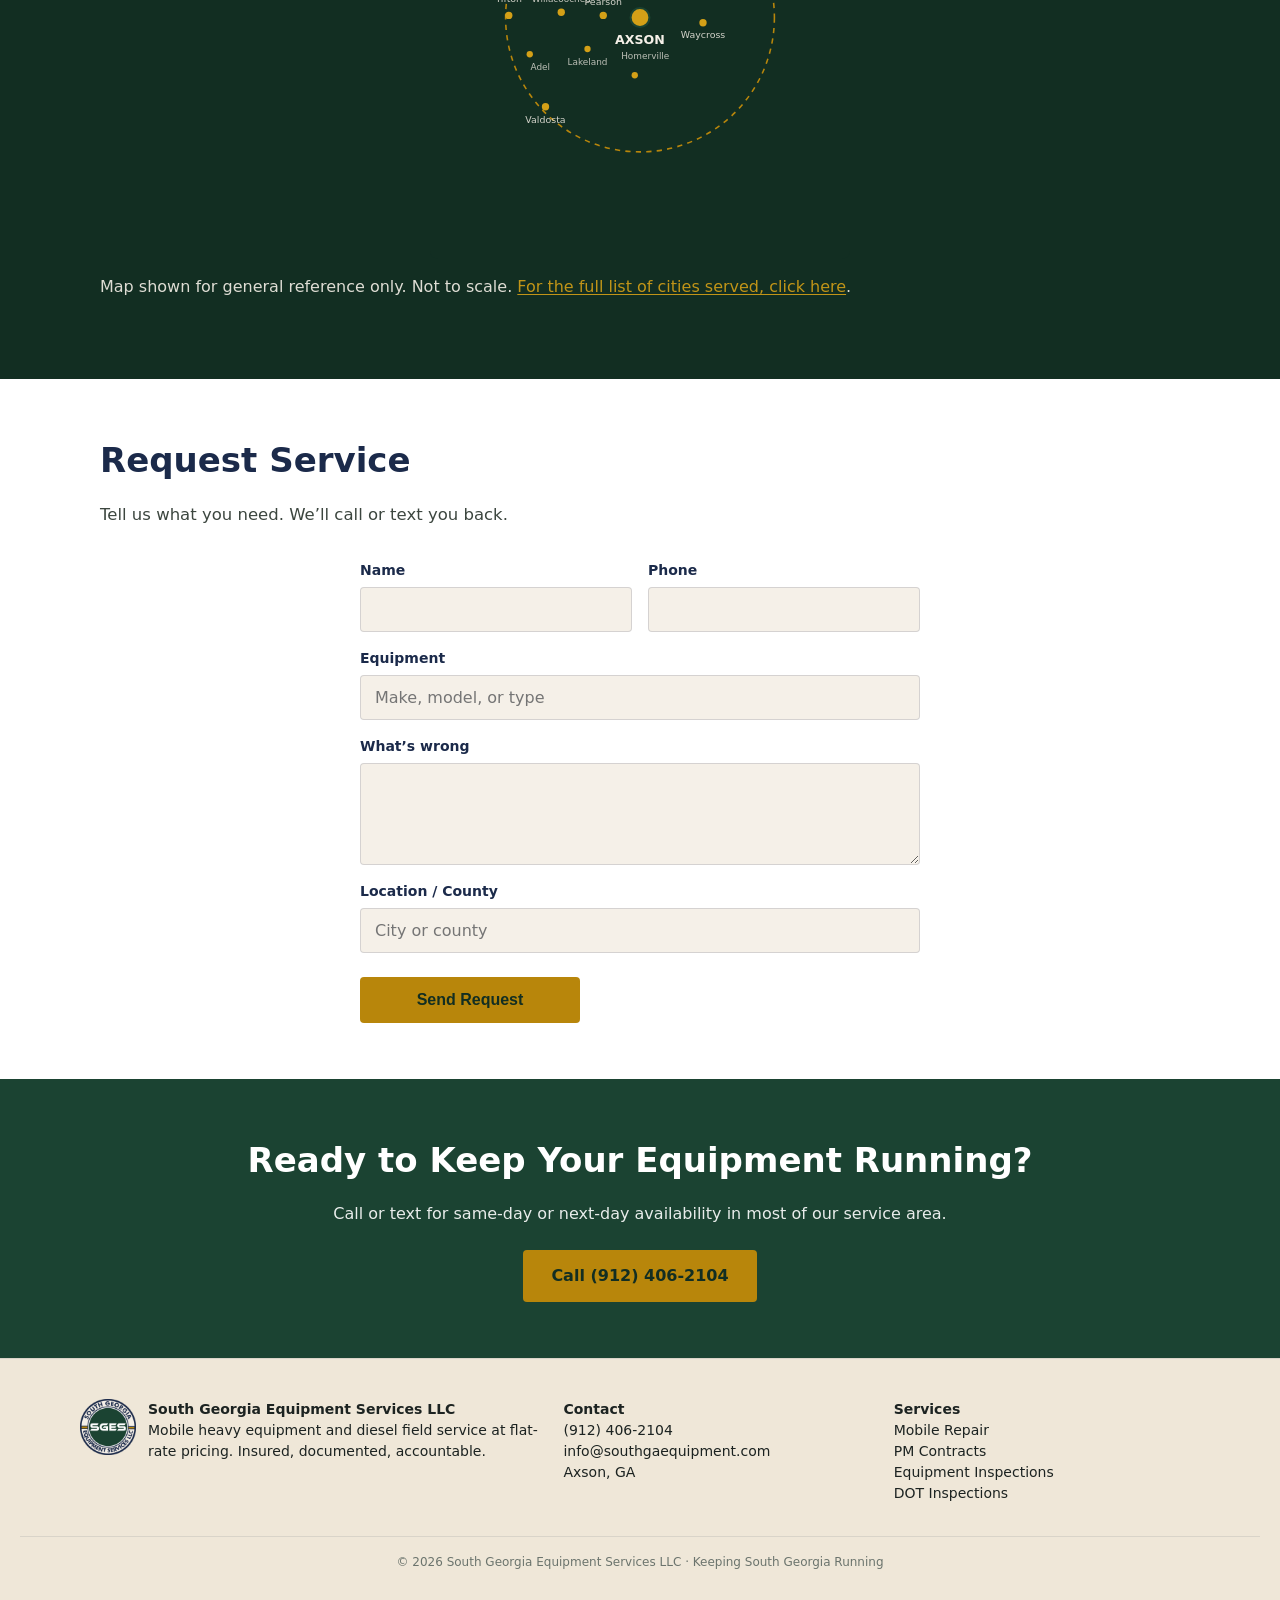
==== commit 4fb504de: "Move 'Homerville' text position in index.html Adjusted the position of the 'Homerville' label in the" ====
--- a/index.html
+++ b/index.html
@@ -188,7 +188,7 @@
         <text x="150" y="235" text-anchor="middle" fill="rgba(245,240,232,0.75)" font-size="8.5" font-family="system-ui, sans-serif">Lakeland</text>
         <!-- Homerville - south -->
         <circle cx="195" cy="245" r="3" fill="#D4A017"/>
-        <text x="205" y="260" text-anchor="middle" fill="rgba(245,240,232,0.75)" font-size="8.5" font-family="system-ui, sans-serif">Homerville</text>
+        <text x="205" y="230" text-anchor="middle" fill="rgba(245,240,232,0.75)" font-size="8.5" font-family="system-ui, sans-serif">Homerville</text>
         <!-- Adel - between Tifton and Valdosta, closer to radius line -->
         <circle cx="95" cy="225" r="3" fill="#D4A017"/>
         <text x="105" y="240" text-anchor="middle" fill="rgba(245,240,232,0.75)" font-size="8.5" font-family="system-ui, sans-serif">Adel</text>
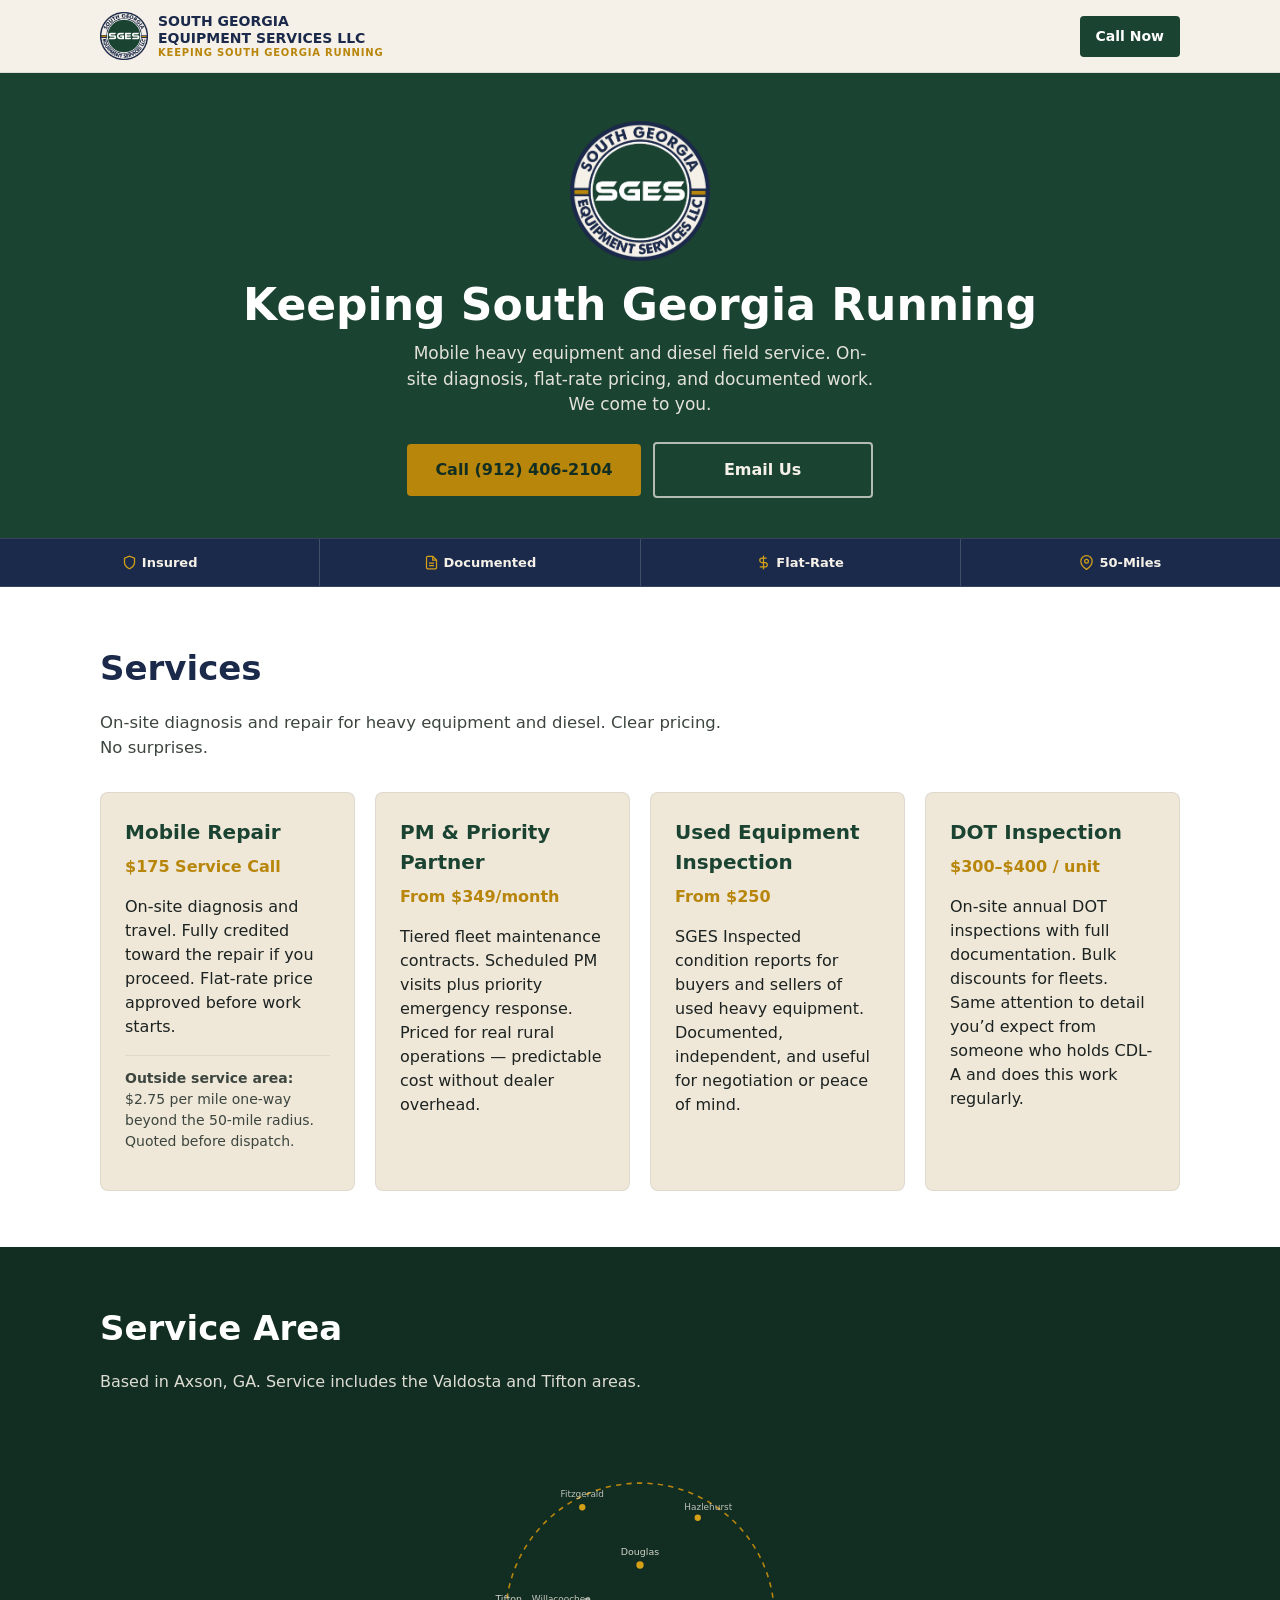
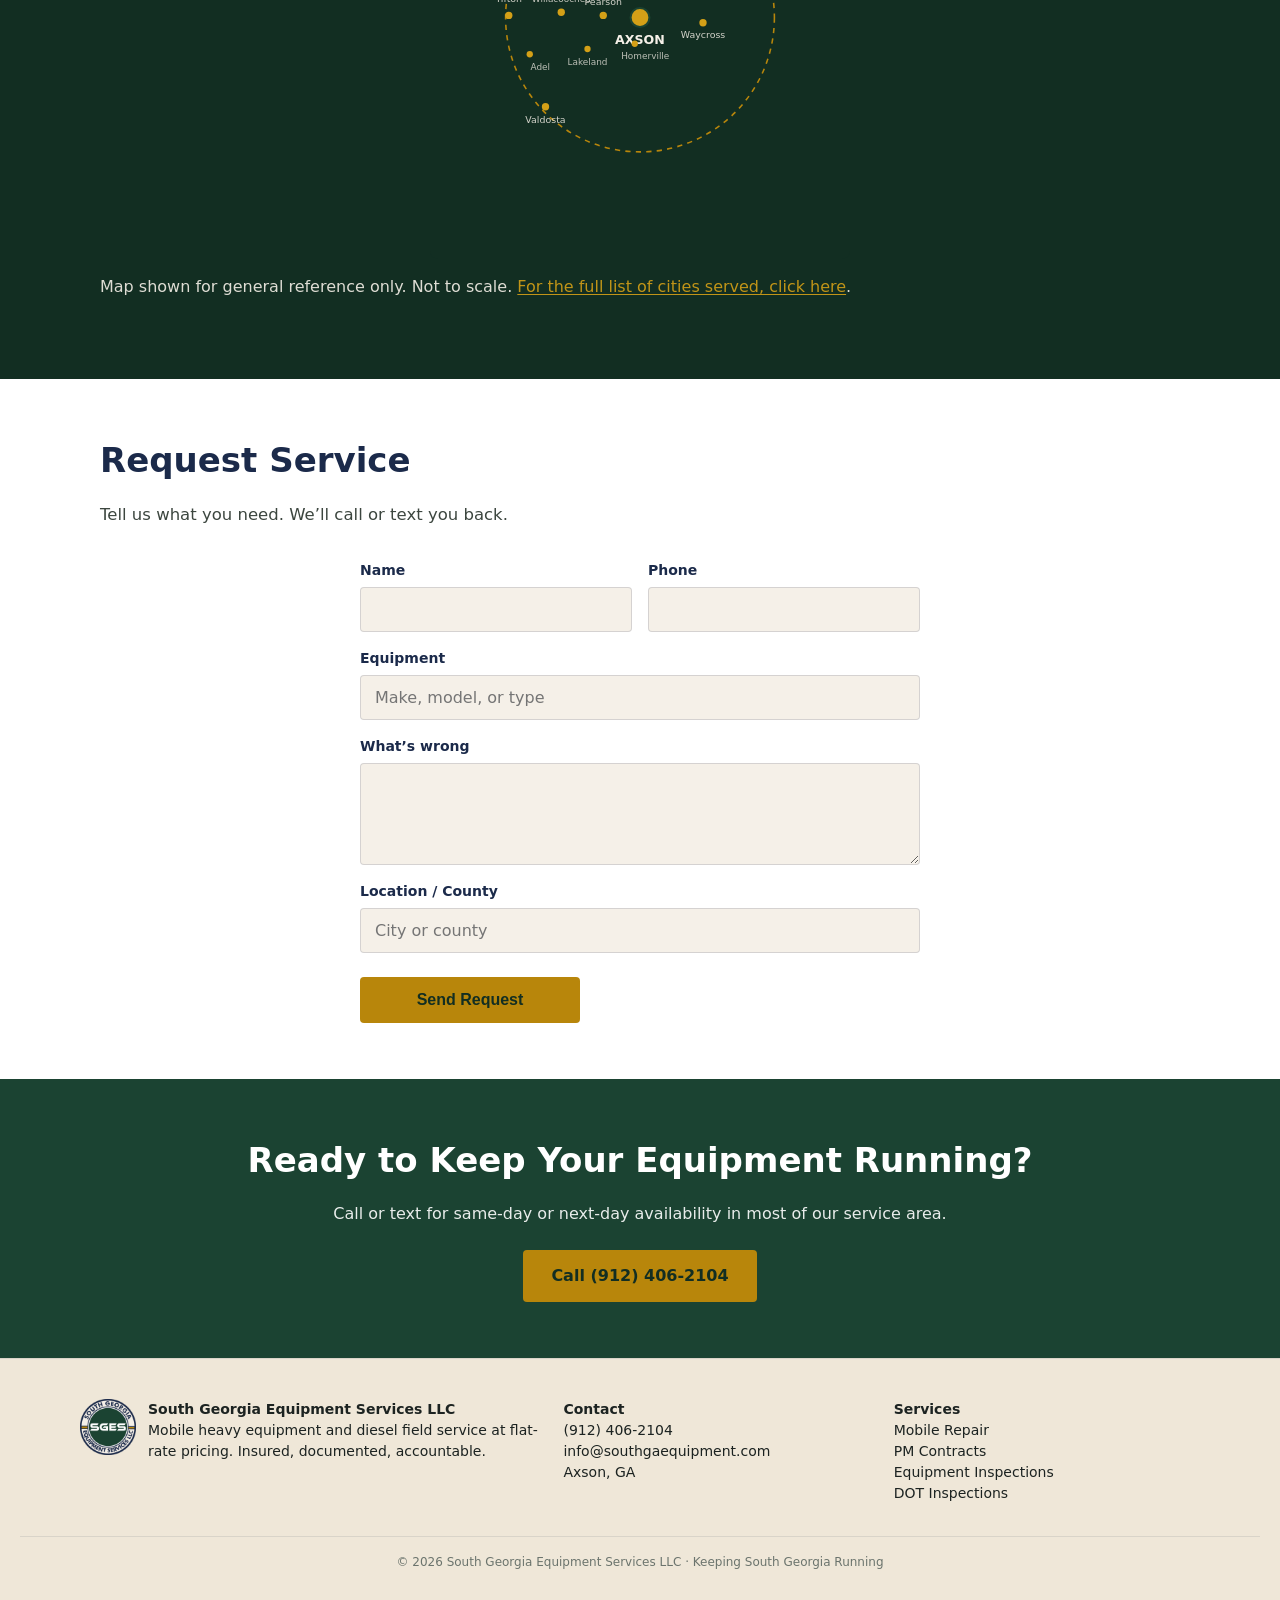
==== commit f26d3856: "Adjust Homerville circle position in index.html" ====
--- a/index.html
+++ b/index.html
@@ -187,7 +187,7 @@
         <circle cx="150" cy="220" r="3" fill="#D4A017"/>
         <text x="150" y="235" text-anchor="middle" fill="rgba(245,240,232,0.75)" font-size="8.5" font-family="system-ui, sans-serif">Lakeland</text>
         <!-- Homerville - south -->
-        <circle cx="195" cy="245" r="3" fill="#D4A017"/>
+        <circle cx="195" cy="215" r="3" fill="#D4A017"/>
         <text x="205" y="230" text-anchor="middle" fill="rgba(245,240,232,0.75)" font-size="8.5" font-family="system-ui, sans-serif">Homerville</text>
         <!-- Adel - between Tifton and Valdosta, closer to radius line -->
         <circle cx="95" cy="225" r="3" fill="#D4A017"/>
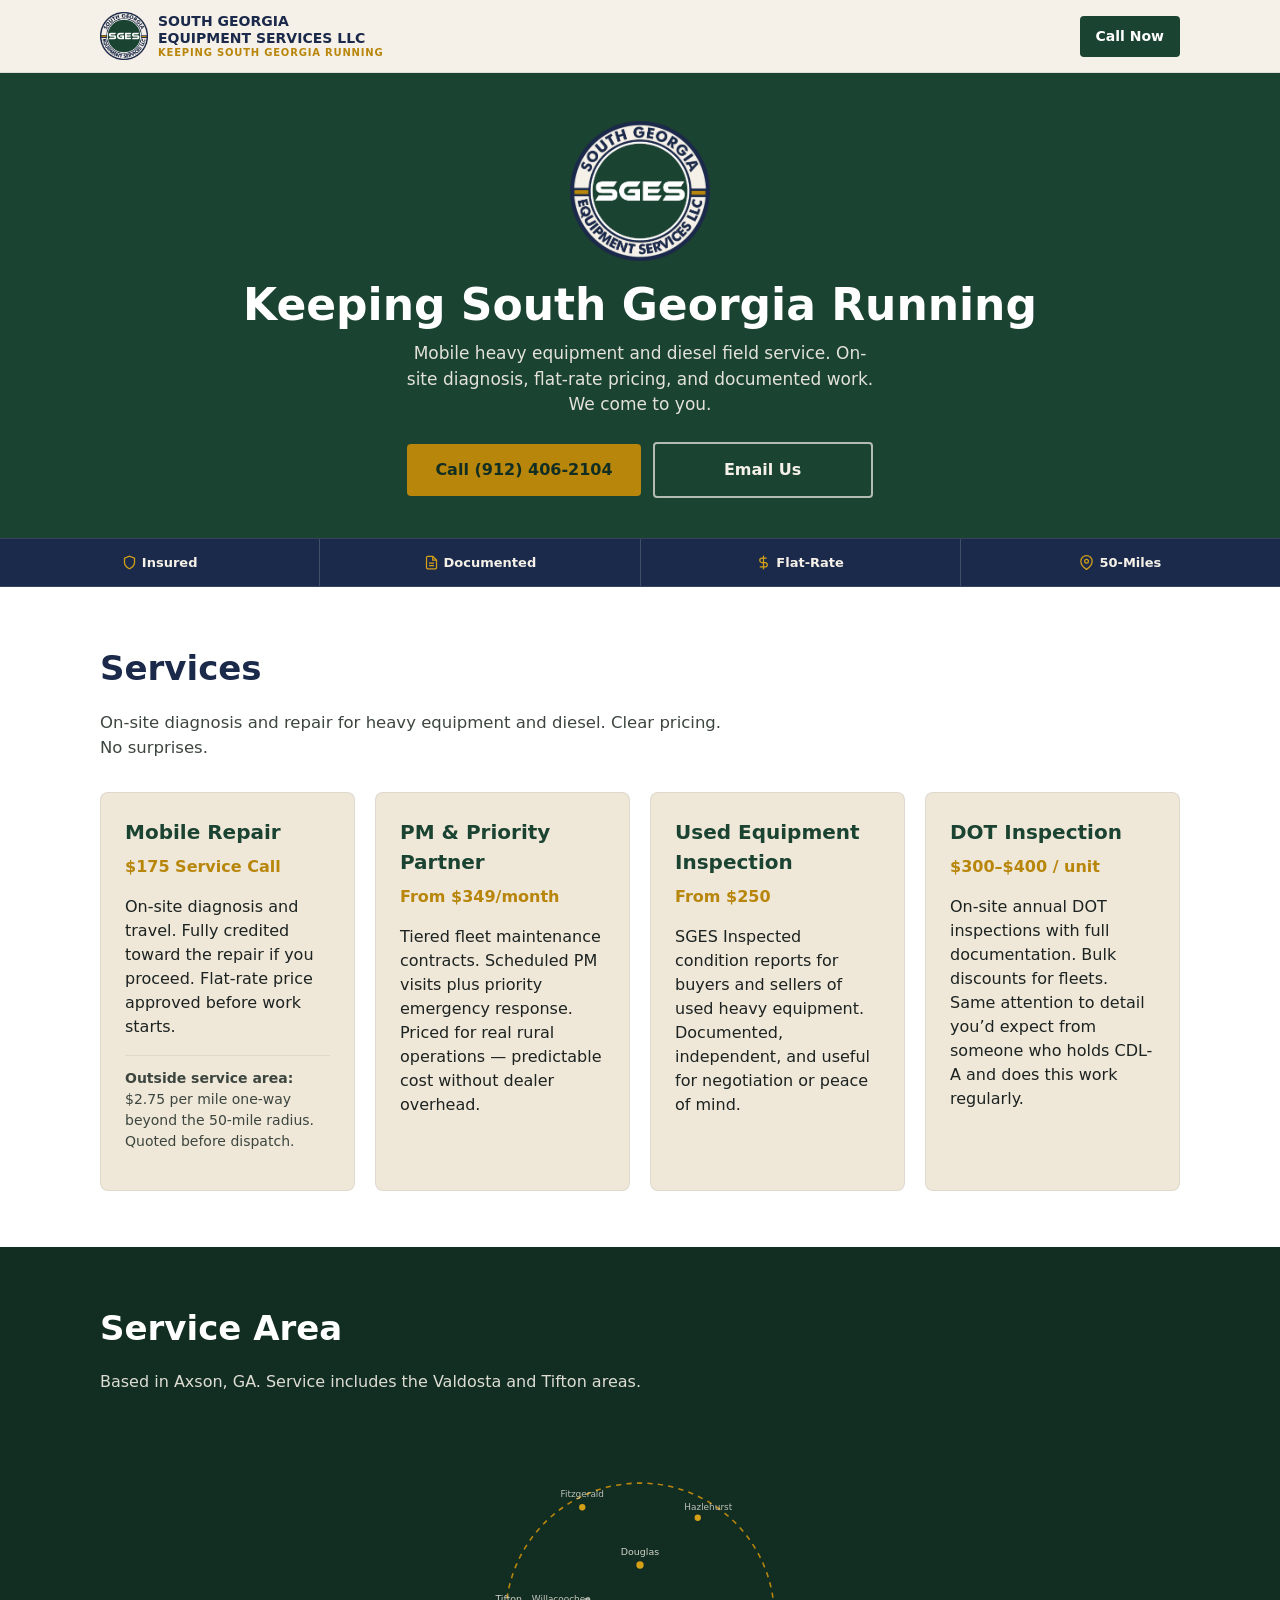
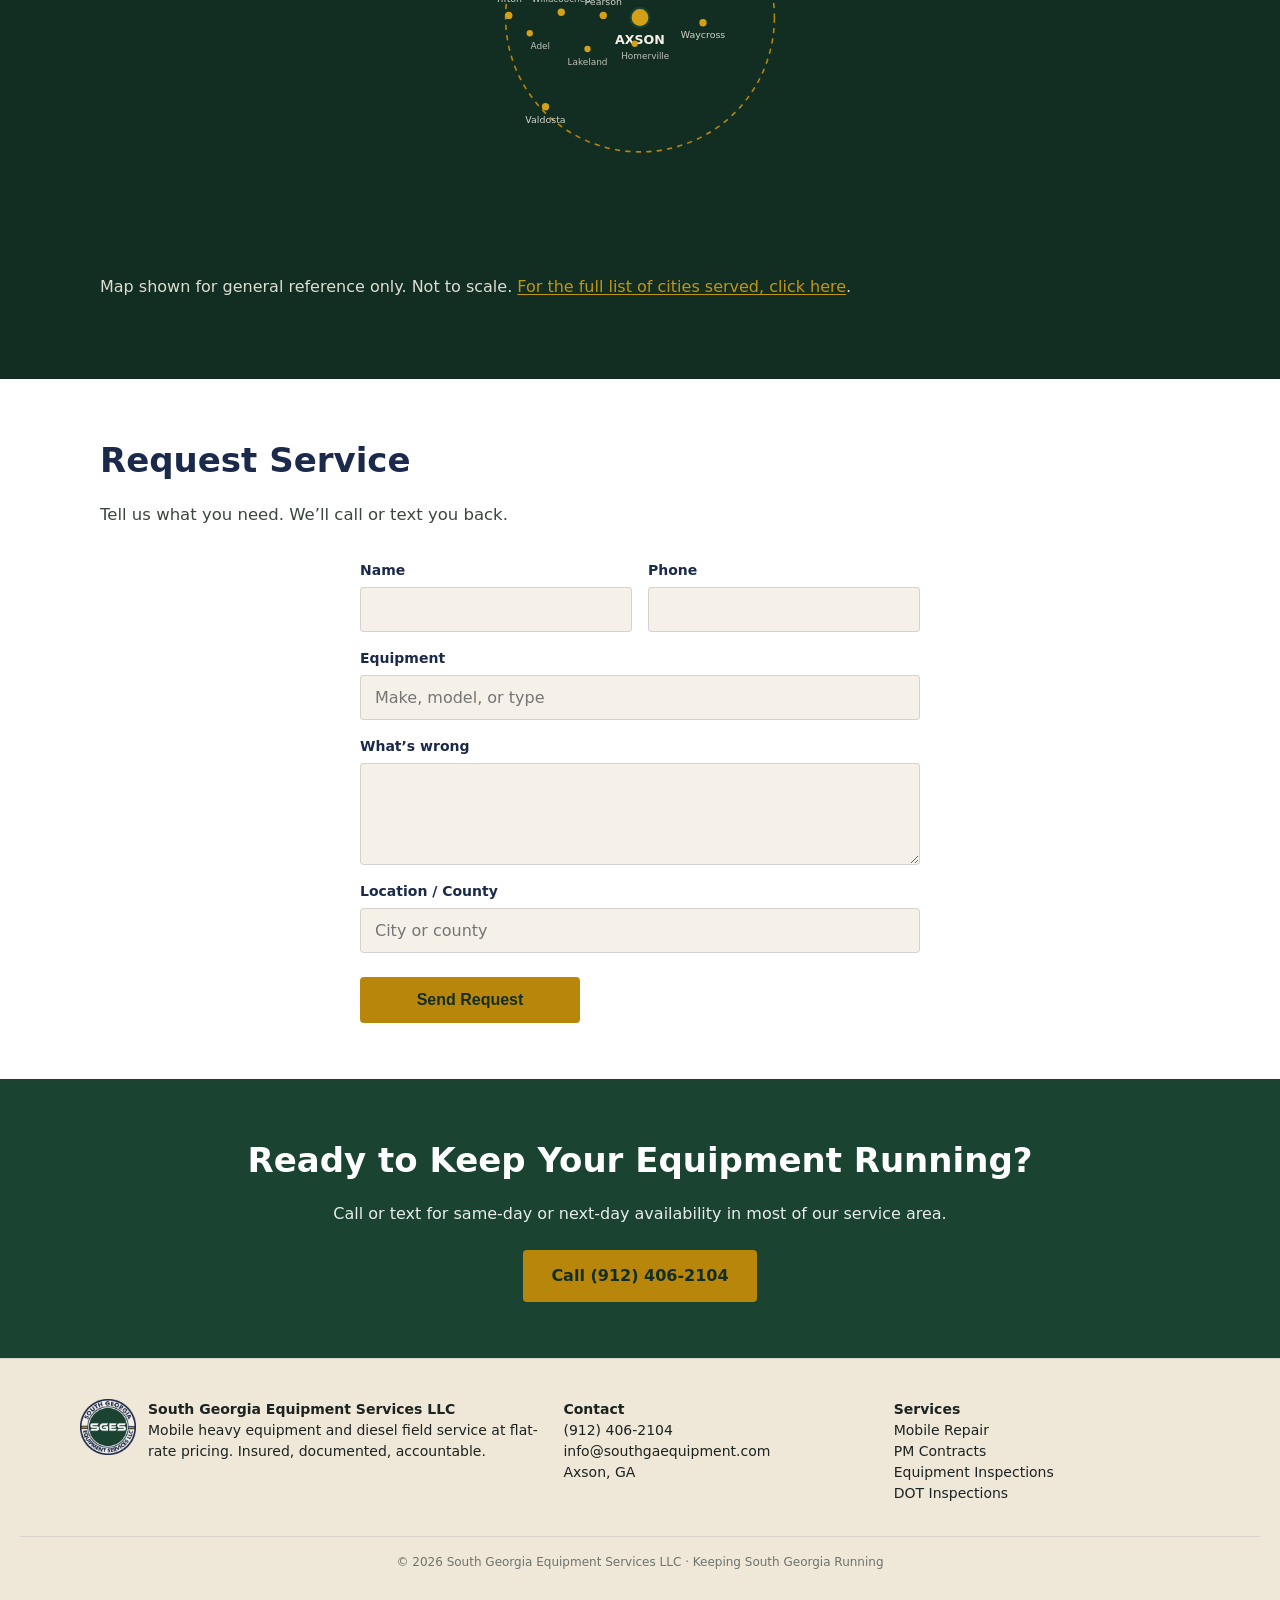
==== commit a5c68fab: "Move Adel circle and text position in index.html Updated the position of the Adel circle and text el" ====
--- a/index.html
+++ b/index.html
@@ -190,8 +190,8 @@
         <circle cx="195" cy="215" r="3" fill="#D4A017"/>
         <text x="205" y="230" text-anchor="middle" fill="rgba(245,240,232,0.75)" font-size="8.5" font-family="system-ui, sans-serif">Homerville</text>
         <!-- Adel - between Tifton and Valdosta, closer to radius line -->
-        <circle cx="95" cy="225" r="3" fill="#D4A017"/>
-        <text x="105" y="240" text-anchor="middle" fill="rgba(245,240,232,0.75)" font-size="8.5" font-family="system-ui, sans-serif">Adel</text>
+        <circle cx="95" cy="205" r="3" fill="#D4A017"/>
+        <text x="105" y="220" text-anchor="middle" fill="rgba(245,240,232,0.75)" font-size="8.5" font-family="system-ui, sans-serif">Adel</text>
         <!-- Valdosta - southwest, closer to radius line -->
         <circle cx="110" cy="275" r="3.5" fill="#D4A017"/>
         <text x="110" y="290" text-anchor="middle" fill="rgba(245,240,232,0.85)" font-size="9" font-family="system-ui, sans-serif">Valdosta</text>
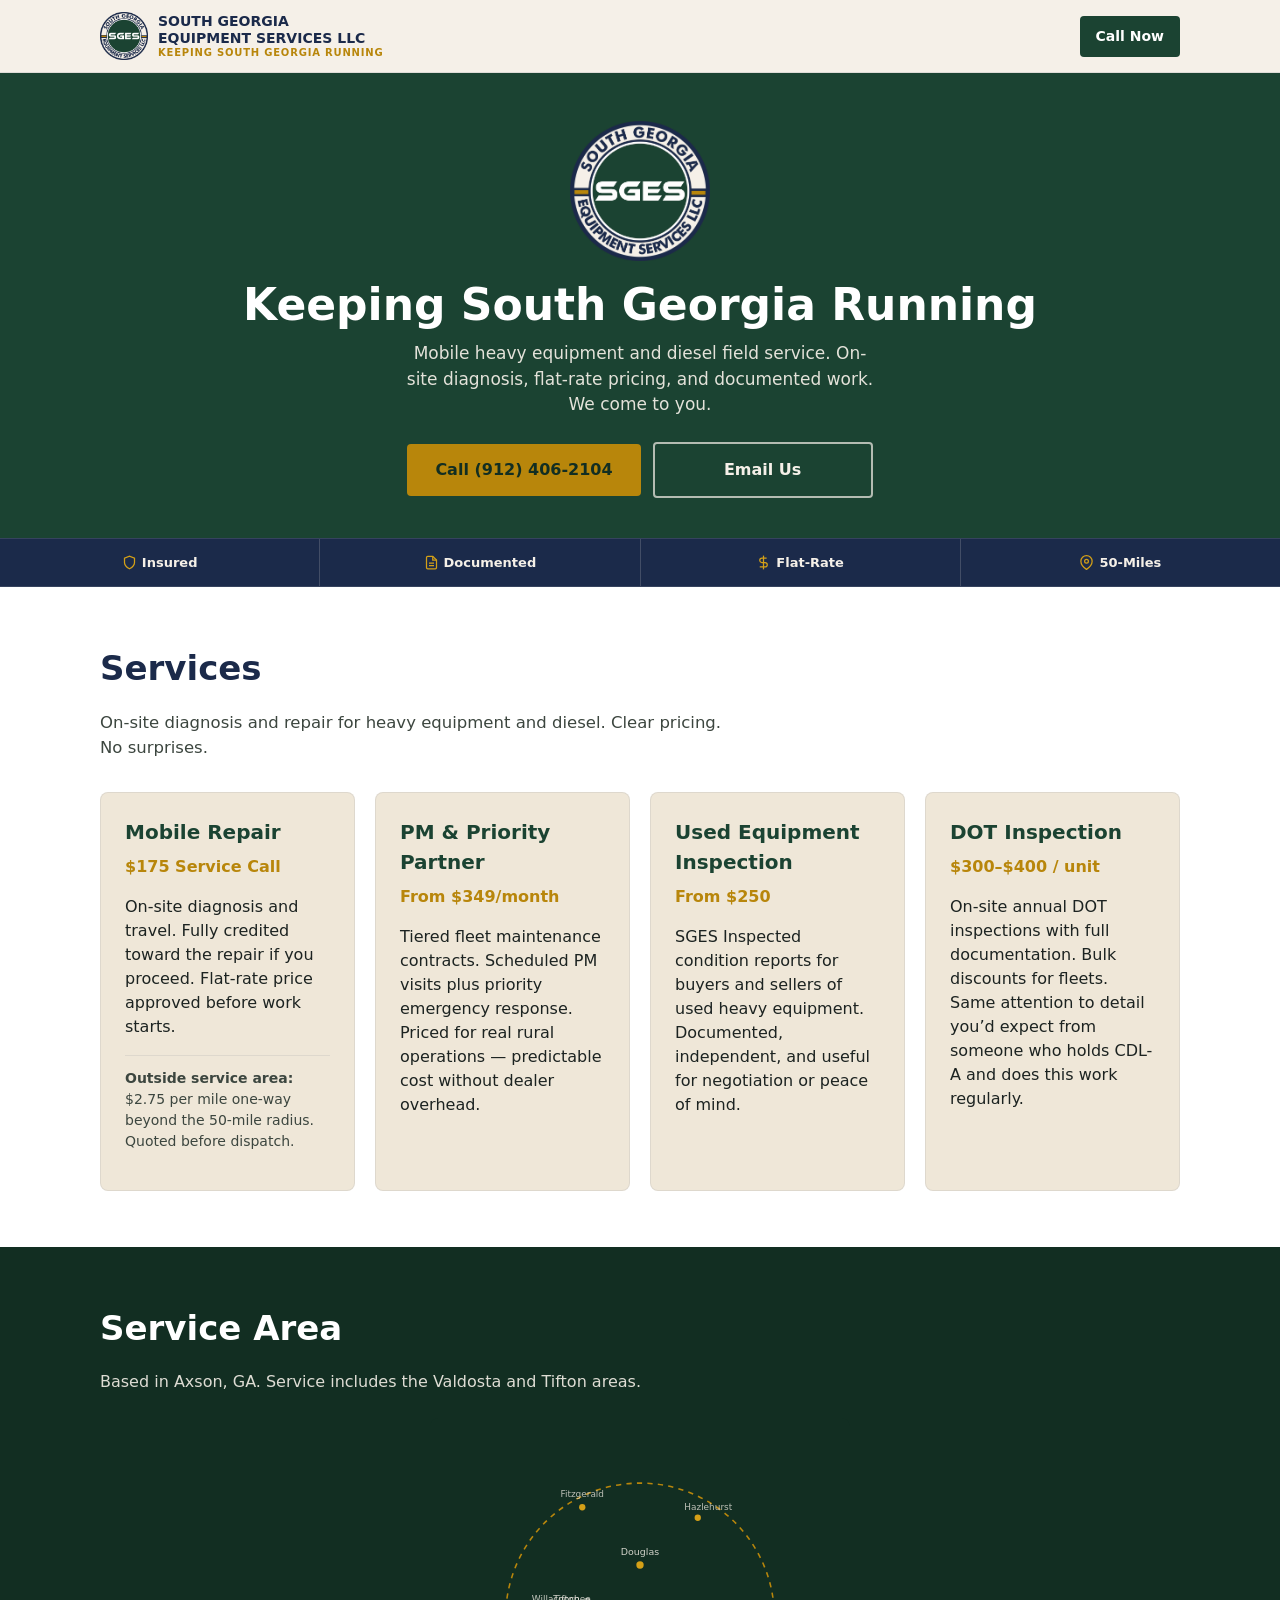
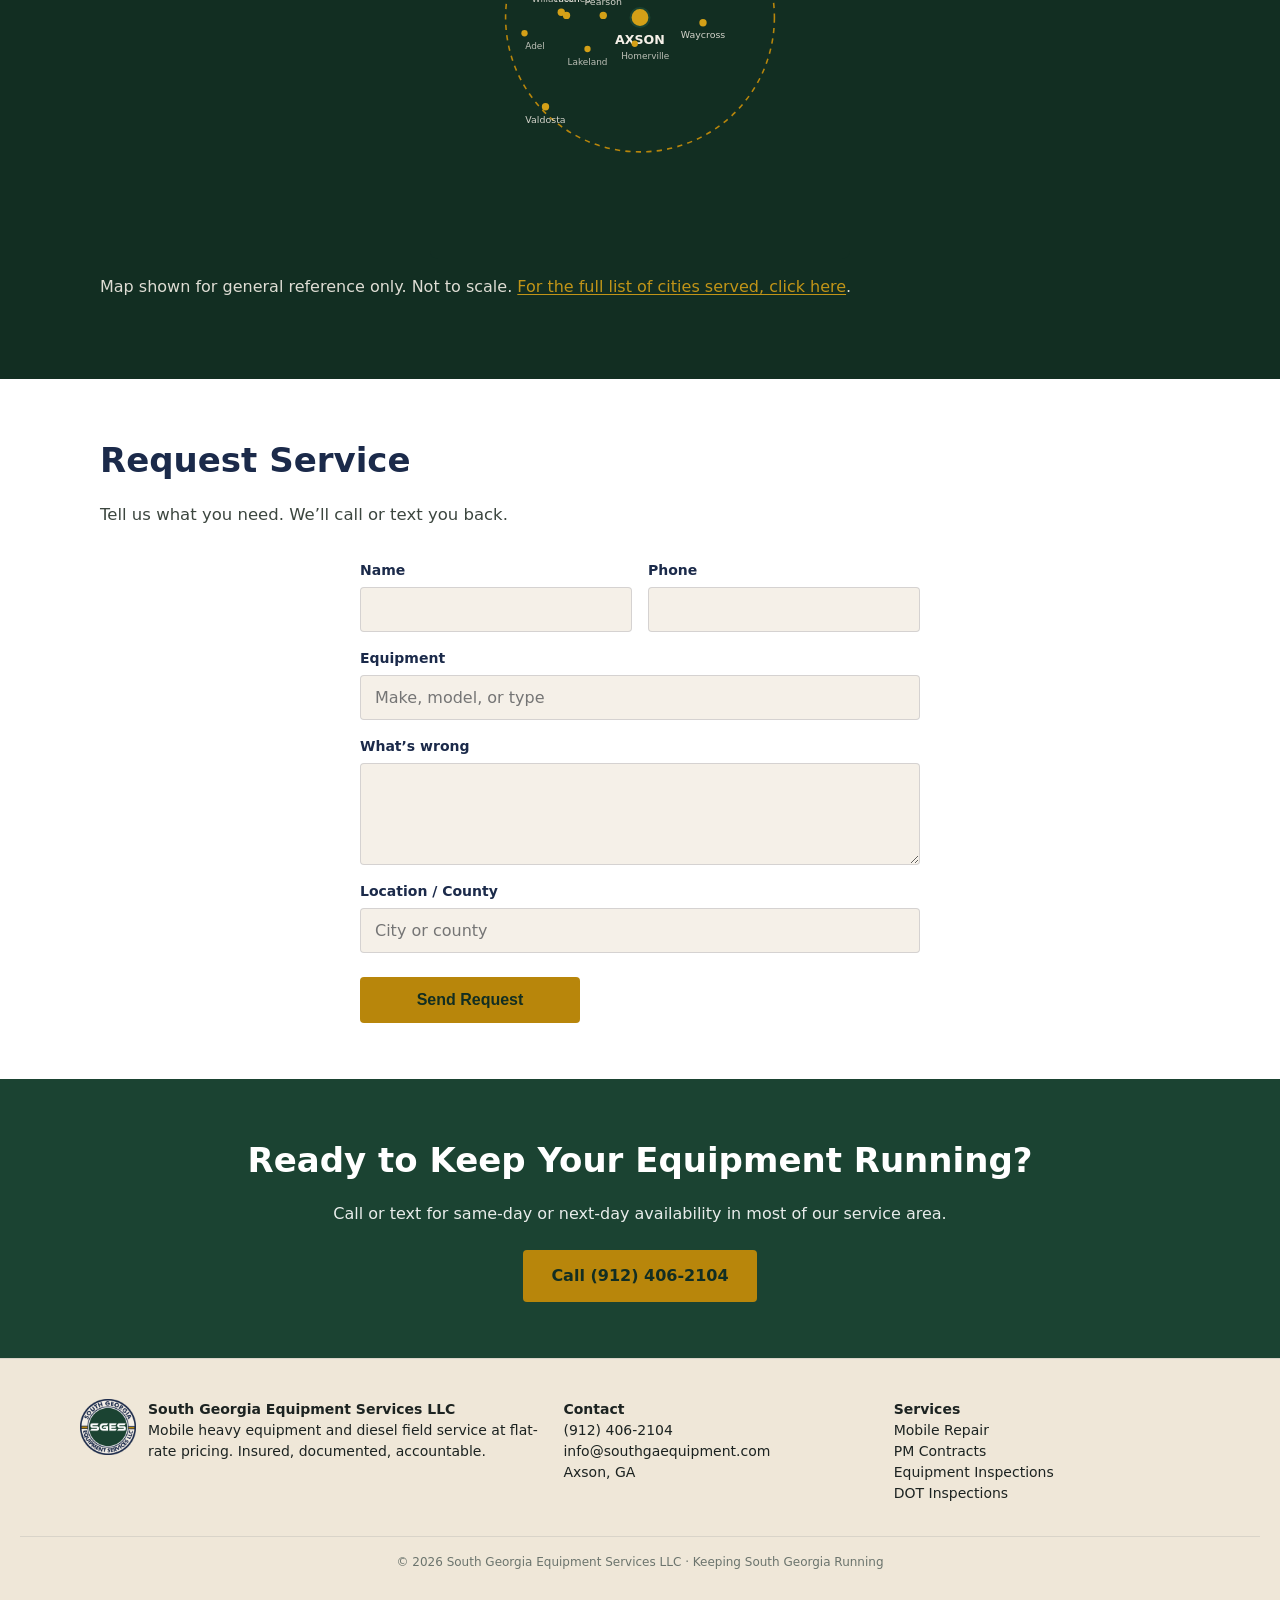
==== commit c2e3edd5: "Replace Tifton circle position and update Adel" ====
--- a/index.html
+++ b/index.html
@@ -169,8 +169,8 @@
         <text x="165" y="178" text-anchor="middle" fill="rgba(245,240,232,0.85)" font-size="9" font-family="system-ui, sans-serif">Pearson</text>
         <circle cx="125" cy="185" r="3.5" fill="#D4A017"/>
         <text x="125" y="175" text-anchor="middle" fill="rgba(245,240,232,0.8)" font-size="8.5" font-family="system-ui, sans-serif">Willacoochee</text>
-        <circle cx="75" cy="188" r="3.5" fill="#D4A017"/>
-        <text x="75" y="175" text-anchor="middle" fill="rgba(245,240,232,0.85)" font-size="9" font-family="system-ui, sans-serif">Tifton</text>
+        <circle cx="130" cy="188" r="3.5" fill="#D4A017"/>
+        <text x="130" y="175" text-anchor="middle" fill="rgba(245,240,232,0.85)" font-size="9" font-family="system-ui, sans-serif">Tifton</text>
         <!-- Douglas - north -->
         <circle cx="200" cy="140" r="3.5" fill="#D4A017"/>
         <text x="200" y="130" text-anchor="middle" fill="rgba(245,240,232,0.85)" font-size="9" font-family="system-ui, sans-serif">Douglas</text>
@@ -190,8 +190,8 @@
         <circle cx="195" cy="215" r="3" fill="#D4A017"/>
         <text x="205" y="230" text-anchor="middle" fill="rgba(245,240,232,0.75)" font-size="8.5" font-family="system-ui, sans-serif">Homerville</text>
         <!-- Adel - between Tifton and Valdosta, closer to radius line -->
-        <circle cx="95" cy="205" r="3" fill="#D4A017"/>
-        <text x="105" y="220" text-anchor="middle" fill="rgba(245,240,232,0.75)" font-size="8.5" font-family="system-ui, sans-serif">Adel</text>
+        <circle cx="90" cy="205" r="3" fill="#D4A017"/>
+        <text x="100" y="220" text-anchor="middle" fill="rgba(245,240,232,0.75)" font-size="8.5" font-family="system-ui, sans-serif">Adel</text>
         <!-- Valdosta - southwest, closer to radius line -->
         <circle cx="110" cy="275" r="3.5" fill="#D4A017"/>
         <text x="110" y="290" text-anchor="middle" fill="rgba(245,240,232,0.85)" font-size="9" font-family="system-ui, sans-serif">Valdosta</text>
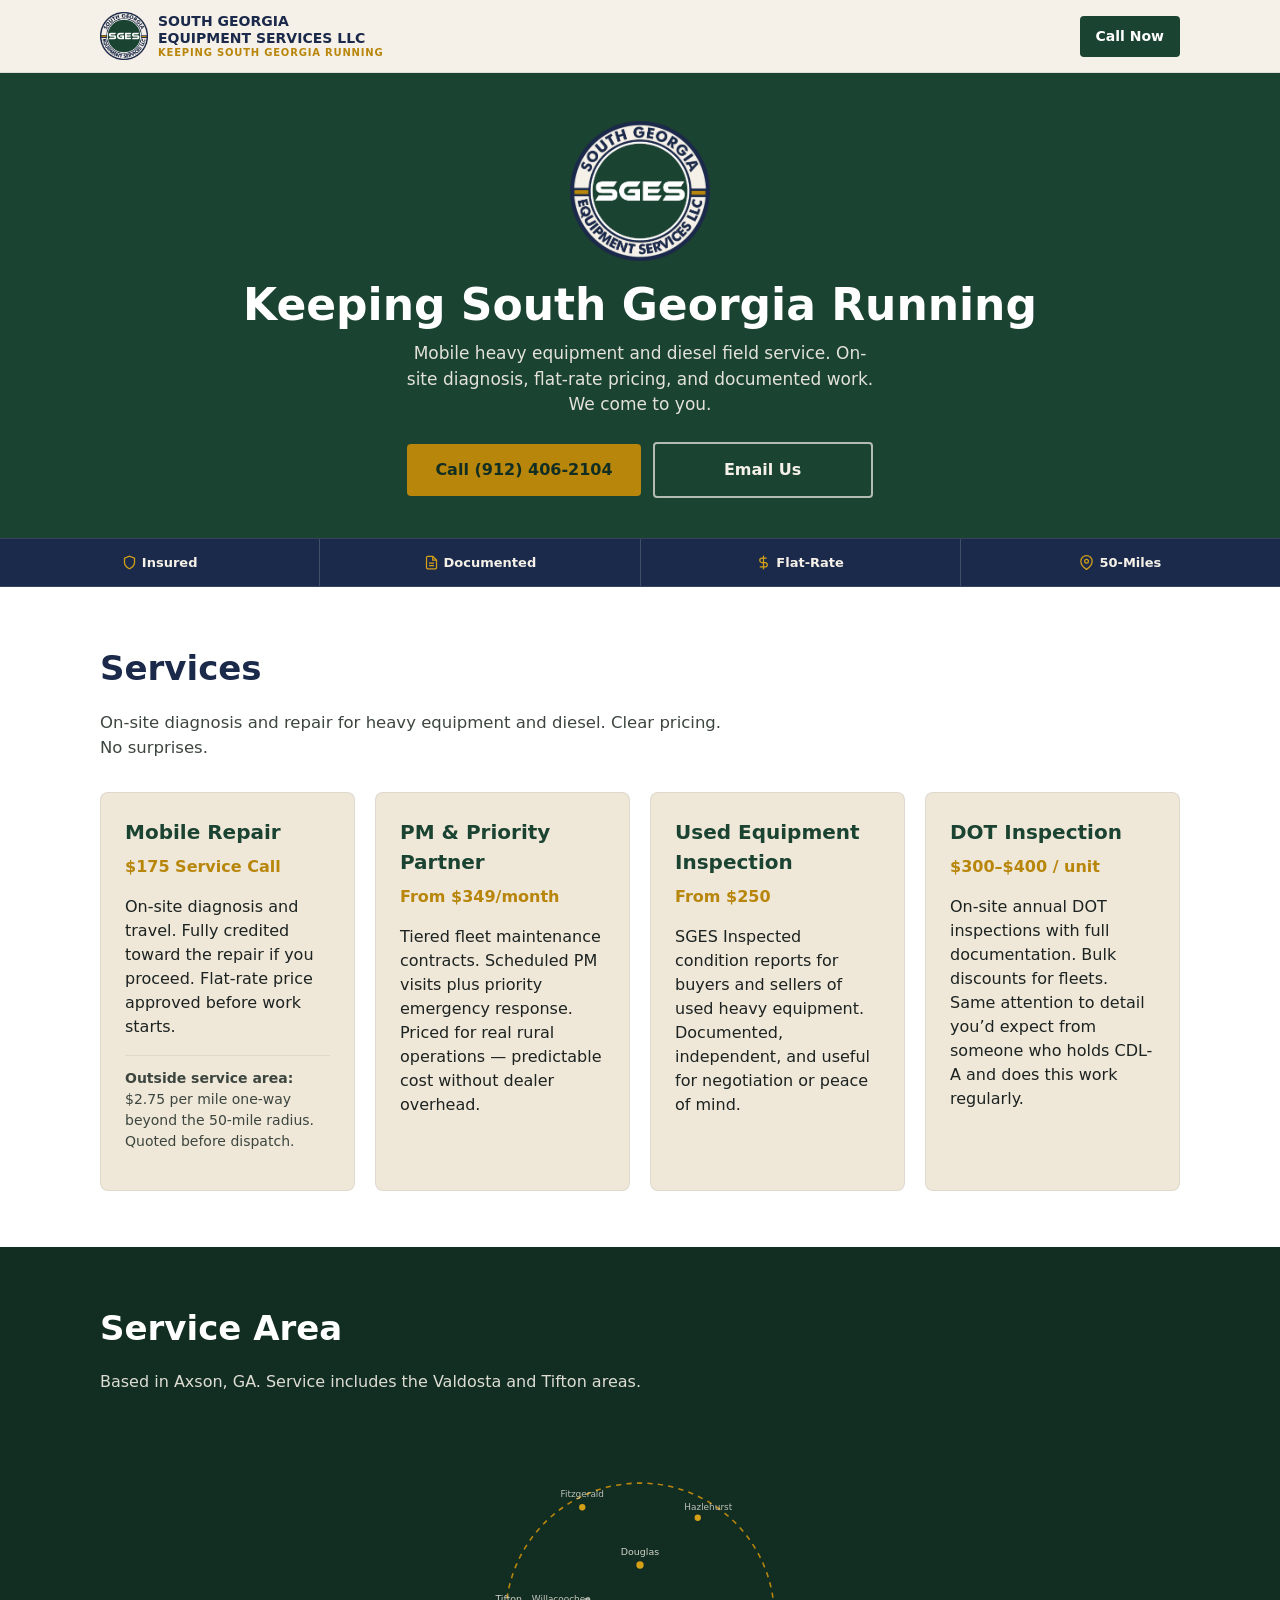
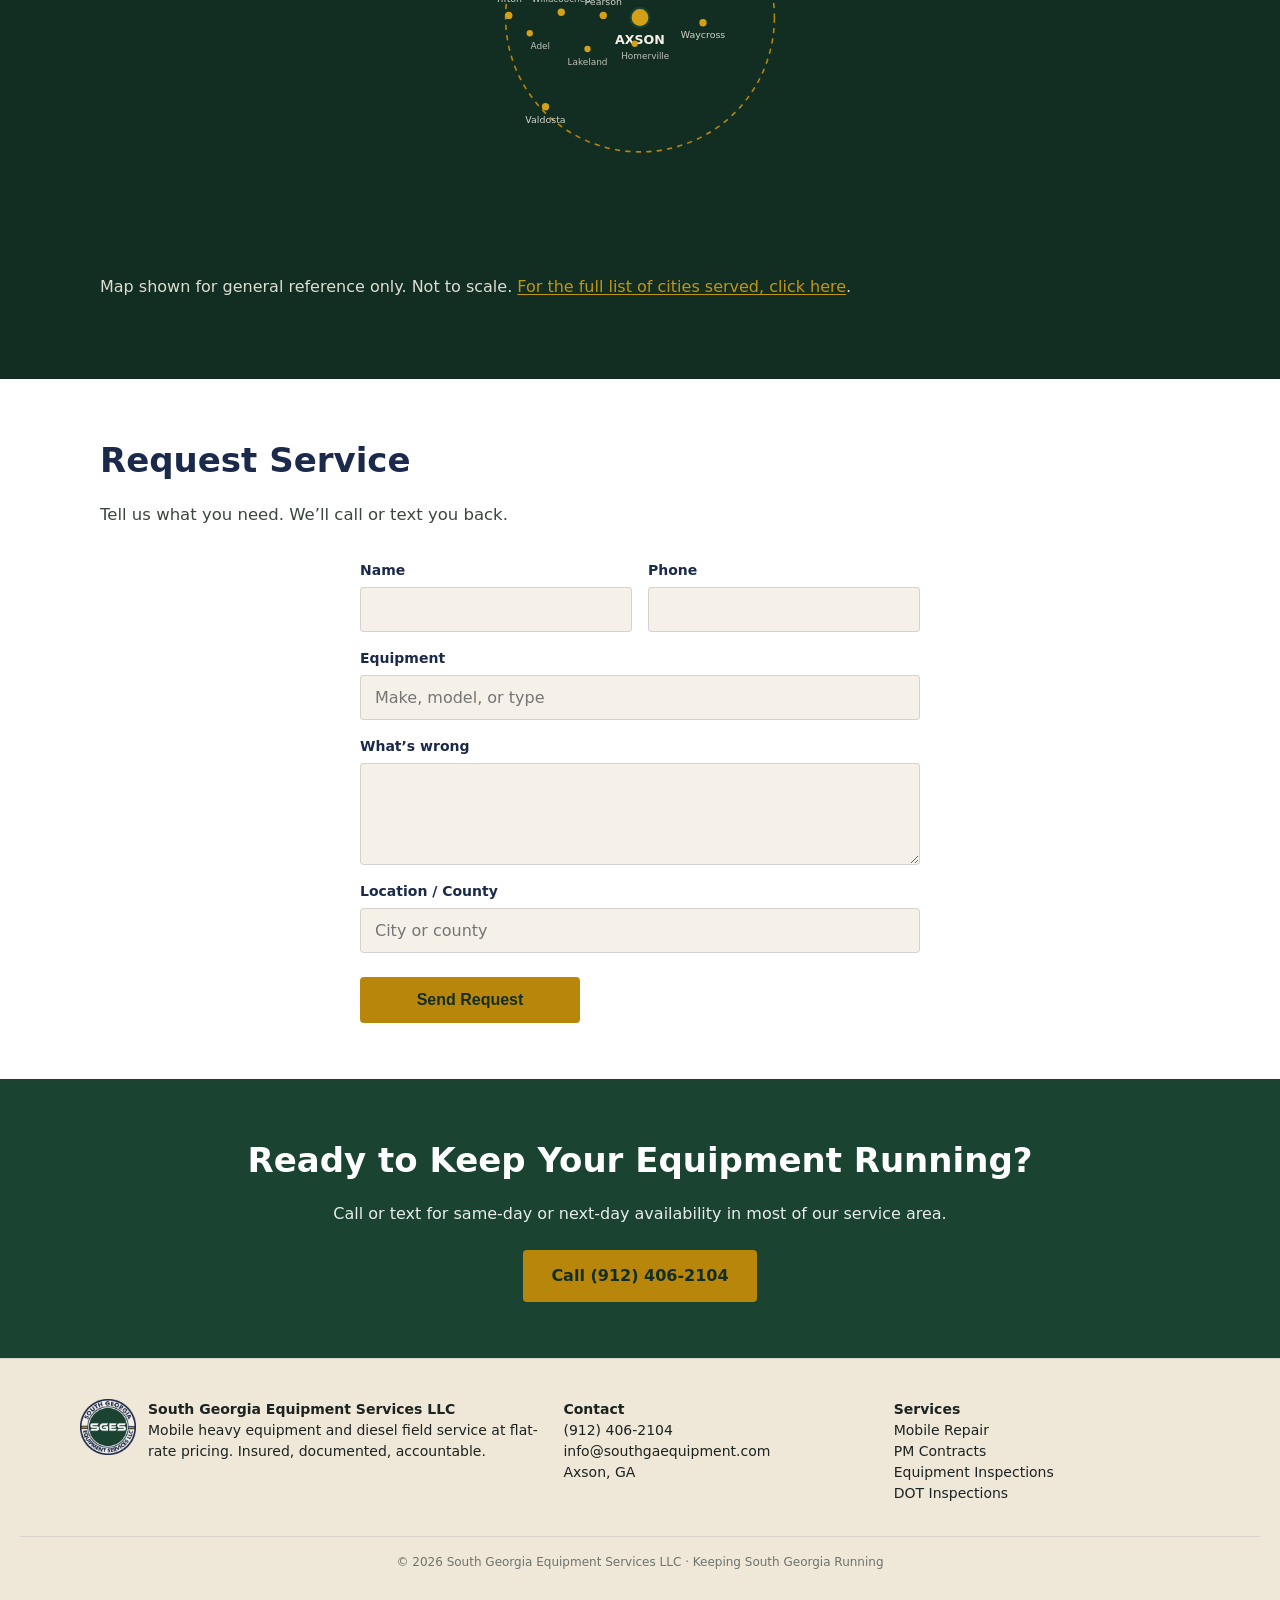
==== commit 6c6437f2: "Add files via upload" ====
--- a/index.html
+++ b/index.html
@@ -169,8 +169,8 @@
         <text x="165" y="178" text-anchor="middle" fill="rgba(245,240,232,0.85)" font-size="9" font-family="system-ui, sans-serif">Pearson</text>
         <circle cx="125" cy="185" r="3.5" fill="#D4A017"/>
         <text x="125" y="175" text-anchor="middle" fill="rgba(245,240,232,0.8)" font-size="8.5" font-family="system-ui, sans-serif">Willacoochee</text>
-        <circle cx="130" cy="188" r="3.5" fill="#D4A017"/>
-        <text x="130" y="175" text-anchor="middle" fill="rgba(245,240,232,0.85)" font-size="9" font-family="system-ui, sans-serif">Tifton</text>
+        <circle cx="75" cy="188" r="3.5" fill="#D4A017"/>
+        <text x="75" y="175" text-anchor="middle" fill="rgba(245,240,232,0.85)" font-size="9" font-family="system-ui, sans-serif">Tifton</text>
         <!-- Douglas - north -->
         <circle cx="200" cy="140" r="3.5" fill="#D4A017"/>
         <text x="200" y="130" text-anchor="middle" fill="rgba(245,240,232,0.85)" font-size="9" font-family="system-ui, sans-serif">Douglas</text>
@@ -190,8 +190,8 @@
         <circle cx="195" cy="215" r="3" fill="#D4A017"/>
         <text x="205" y="230" text-anchor="middle" fill="rgba(245,240,232,0.75)" font-size="8.5" font-family="system-ui, sans-serif">Homerville</text>
         <!-- Adel - between Tifton and Valdosta, closer to radius line -->
-        <circle cx="90" cy="205" r="3" fill="#D4A017"/>
-        <text x="100" y="220" text-anchor="middle" fill="rgba(245,240,232,0.75)" font-size="8.5" font-family="system-ui, sans-serif">Adel</text>
+        <circle cx="95" cy="205" r="3" fill="#D4A017"/>
+        <text x="105" y="220" text-anchor="middle" fill="rgba(245,240,232,0.75)" font-size="8.5" font-family="system-ui, sans-serif">Adel</text>
         <!-- Valdosta - southwest, closer to radius line -->
         <circle cx="110" cy="275" r="3.5" fill="#D4A017"/>
         <text x="110" y="290" text-anchor="middle" fill="rgba(245,240,232,0.85)" font-size="9" font-family="system-ui, sans-serif">Valdosta</text>
